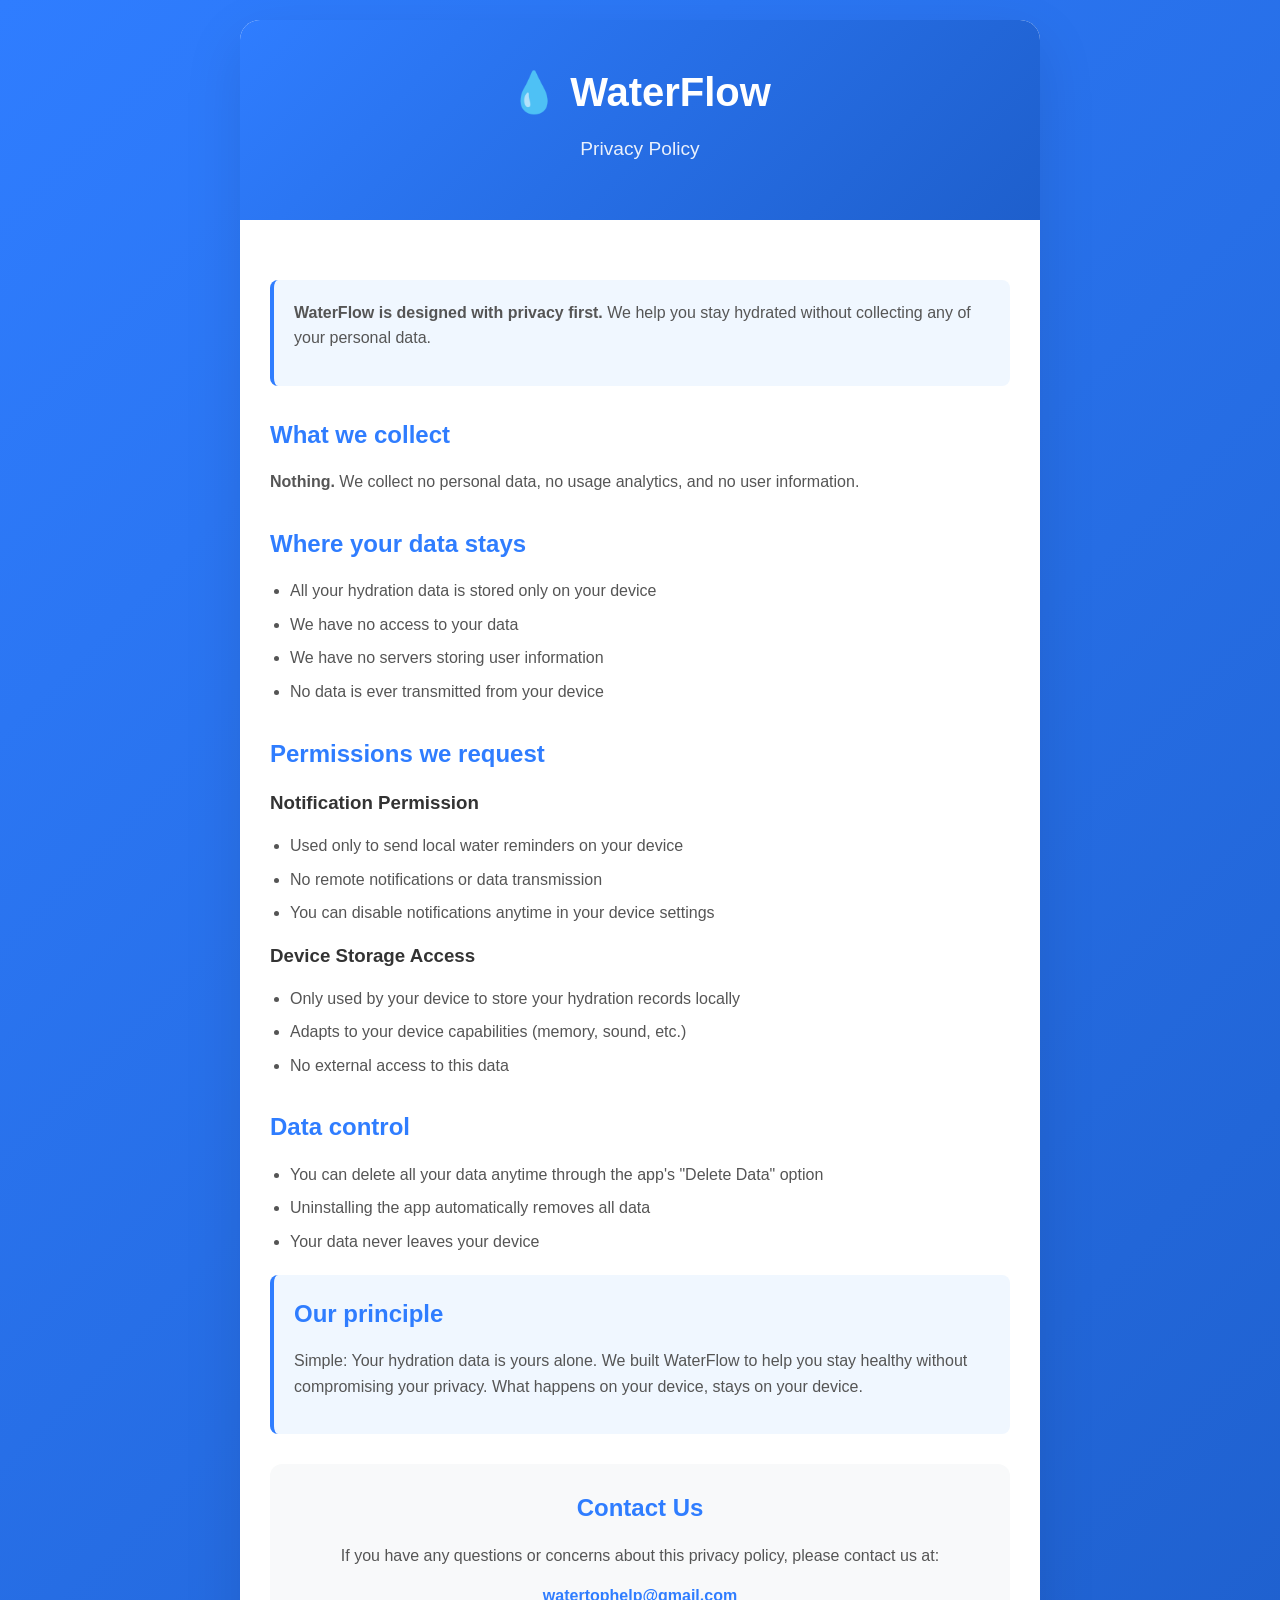
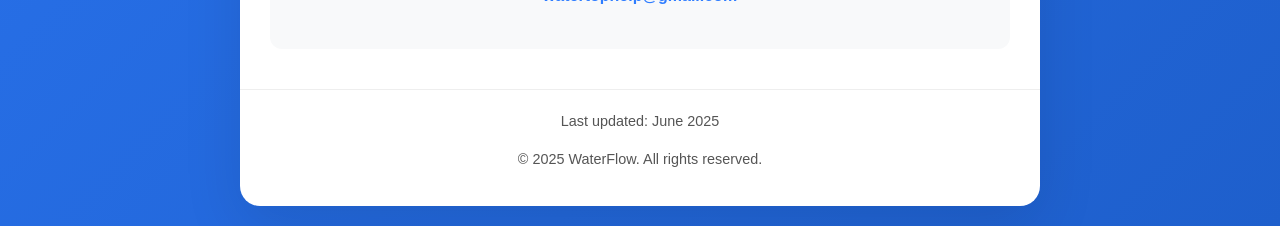
==== index.html @ 69965950 "Changed the app name" ====
<!DOCTYPE html>
<html lang="en">
<head>
    <meta charset="UTF-8">
    <meta name="viewport" content="width=device-width, initial-scale=1.0">
    <title>WaterFlow - Privacy Policy</title>
    <style>
        * {
            margin: 0;
            padding: 0;
            box-sizing: border-box;
        }
        
        body {
            font-family: -apple-system, BlinkMacSystemFont, 'Segoe UI', Roboto, Oxygen, Ubuntu, Cantarell, sans-serif;
            line-height: 1.6;
            color: #333;
            background: linear-gradient(135deg, #2F7DFF 0%, #1E5FCC 100%);
            min-height: 100vh;
            padding: 20px;
        }
        
        .container {
            max-width: 800px;
            margin: 0 auto;
            background: white;
            border-radius: 20px;
            box-shadow: 0 20px 60px rgba(0, 0, 0, 0.1);
            overflow: hidden;
        }
        
        .header {
            background: linear-gradient(135deg, #2F7DFF 0%, #1E5FCC 100%);
            color: white;
            padding: 40px 30px;
            text-align: center;
        }
        
        .header h1 {
            font-size: 2.5em;
            font-weight: 700;
            margin-bottom: 10px;
        }
        
        .header p {
            font-size: 1.2em;
            opacity: 0.9;
            color: white;
        }
        
        .content {
            padding: 40px 30px;
        }
        
        h2 {
            color: #2F7DFF;
            font-size: 1.5em;
            margin: 30px 0 15px 0;
            font-weight: 600;
        }
        
        h2:first-child {
            margin-top: 0;
        }
        
        p {
            margin-bottom: 15px;
            color: #555;
        }
        
        ul {
            margin: 15px 0;
            padding-left: 20px;
        }
        
        li {
            margin-bottom: 8px;
            color: #555;
        }
        
        .highlight {
            background: #f0f7ff;
            border-left: 4px solid #2F7DFF;
            padding: 20px;
            margin: 20px 0;
            border-radius: 8px;
        }
        
        .contact {
            background: #f8f9fa;
            padding: 25px;
            border-radius: 12px;
            margin-top: 30px;
            text-align: center;
        }
        
        .contact a {
            color: #2F7DFF;
            text-decoration: none;
            font-weight: 600;
        }
        
        .footer {
            text-align: center;
            padding: 20px;
            color: #888;
            font-size: 0.9em;
            border-top: 1px solid #eee;
        }
        
        @media (max-width: 600px) {
            .header h1 {
                font-size: 2em;
            }
            
            .content {
                padding: 30px 20px;
            }
        }
    </style>
</head>
<body>
    <div class="container">
        <div class="header">
            <h1>💧 WaterFlow</h1>
            <p>Privacy Policy</p>
        </div>
        
        <div class="content">
            <div class="highlight">
                <p><strong>WaterFlow is designed with privacy first.</strong> We help you stay hydrated without collecting any of your personal data.</p>
            </div>
            
            <h2>What we collect</h2>
            <p><strong>Nothing.</strong> We collect no personal data, no usage analytics, and no user information.</p>
            
            <h2>Where your data stays</h2>
            <ul>
                <li>All your hydration data is stored only on your device</li>
                <li>We have no access to your data</li>
                <li>We have no servers storing user information</li>
                <li>No data is ever transmitted from your device</li>
            </ul>
            
            <h2>Permissions we request</h2>
            
            <h3>Notification Permission</h3>
            <ul>
                <li>Used only to send local water reminders on your device</li>
                <li>No remote notifications or data transmission</li>
                <li>You can disable notifications anytime in your device settings</li>
            </ul>
            
            <h3>Device Storage Access</h3>
            <ul>
                <li>Only used by your device to store your hydration records locally</li>
                <li>Adapts to your device capabilities (memory, sound, etc.)</li>
                <li>No external access to this data</li>
            </ul>
            
            <h2>Data control</h2>
            <ul>
                <li>You can delete all your data anytime through the app's "Delete Data" option</li>
                <li>Uninstalling the app automatically removes all data</li>
                <li>Your data never leaves your device</li>
            </ul>
            
            <div class="highlight">
                <h2>Our principle</h2>
                <p>Simple: Your hydration data is yours alone. We built WaterFlow to help you stay healthy without compromising your privacy. What happens on your device, stays on your device.</p>
            </div>
            
            <div class="contact">
                <h2>Contact Us</h2>
                <p>If you have any questions or concerns about this privacy policy, please contact us at:</p>
                <p><a href="mailto:watertophelp@gmail.com">watertophelp@gmail.com</a></p>
            </div>
        </div>
        
        <div class="footer">
            <p>Last updated: June 2025</p>
            <p>© 2025 WaterFlow. All rights reserved.</p>
        </div>
    </div>
</body>
</html>
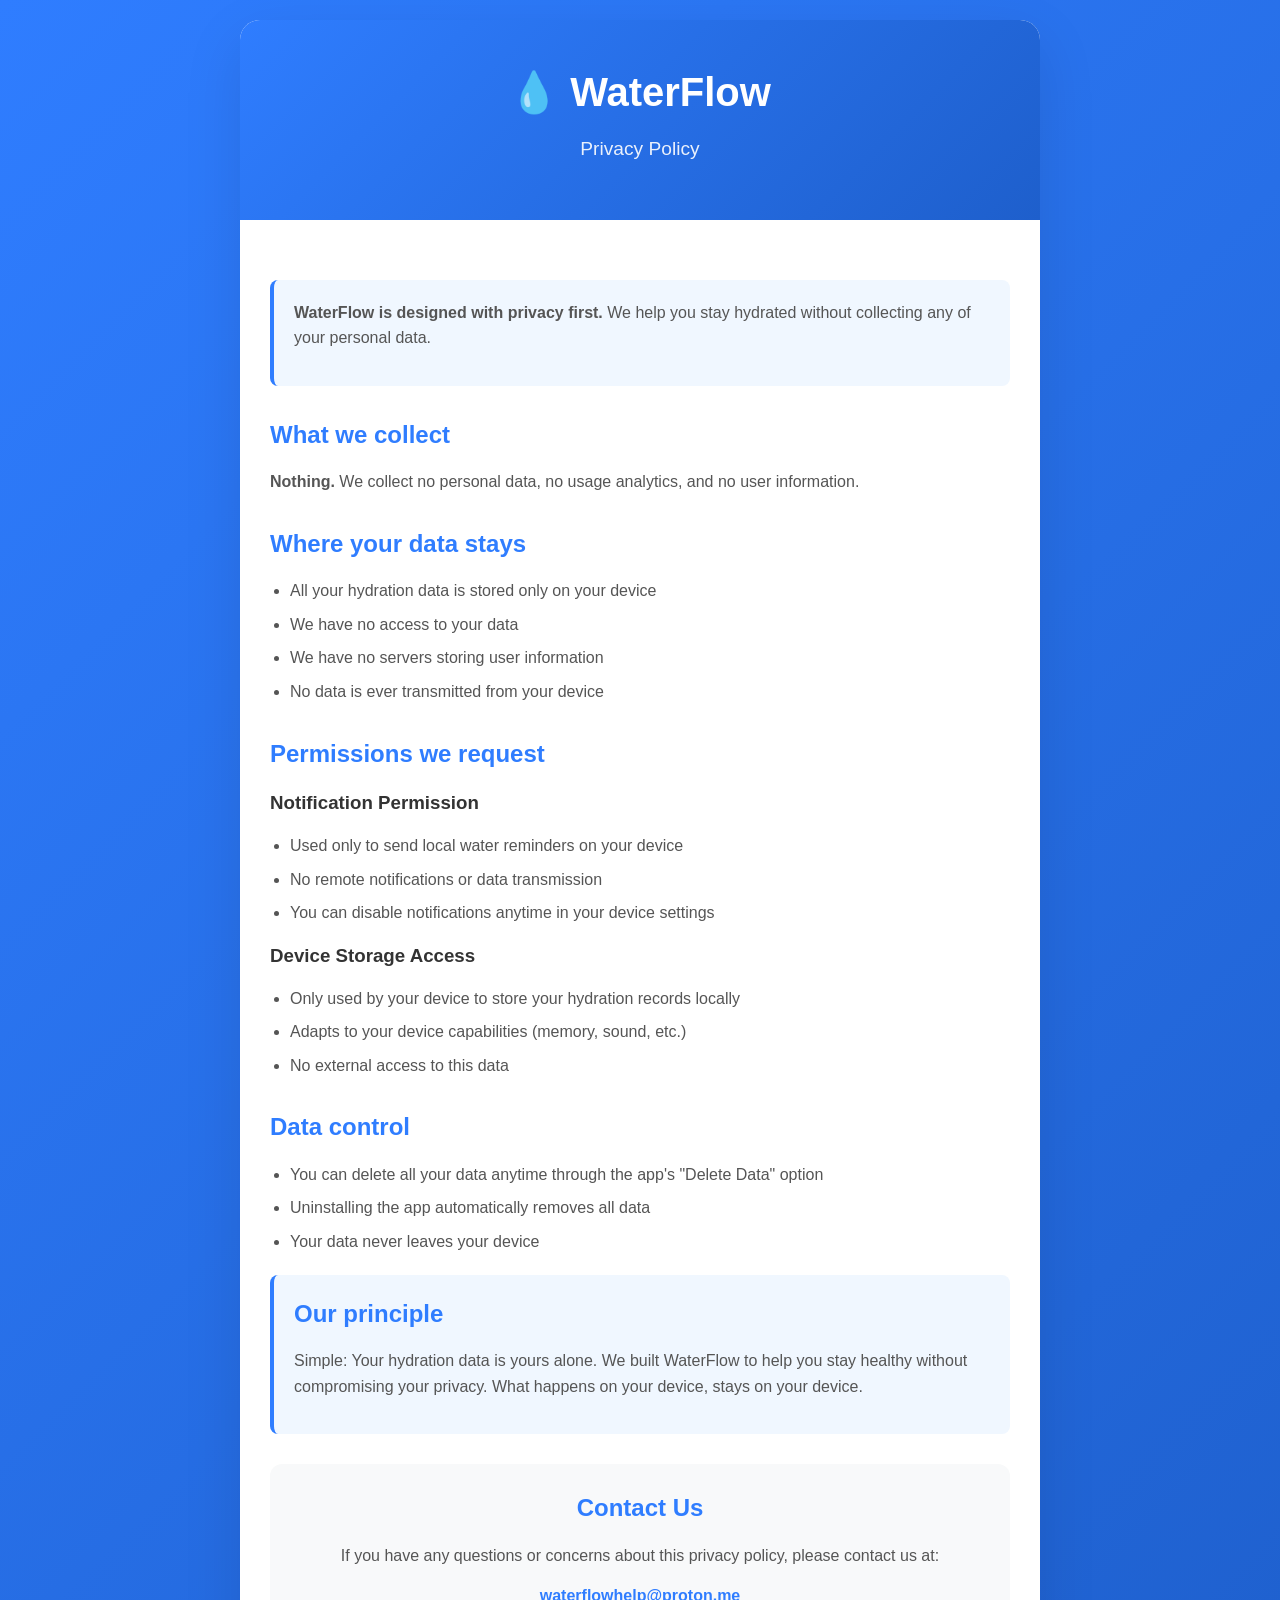
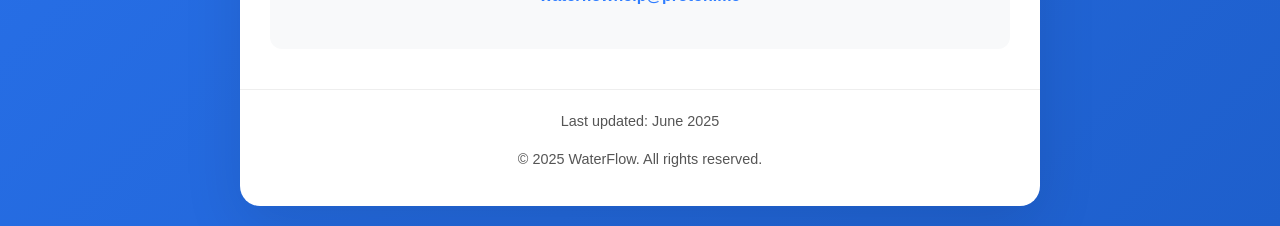
==== commit 8f167466: "İletişim e-posta adresi güncellendi: watertophelp@gmail.com'dan waterflowhelp@proton.me'ye değiştiri" ====
--- a/index.html
+++ b/index.html
@@ -173,7 +173,7 @@
             <div class="contact">
                 <h2>Contact Us</h2>
                 <p>If you have any questions or concerns about this privacy policy, please contact us at:</p>
-                <p><a href="mailto:watertophelp@gmail.com">watertophelp@gmail.com</a></p>
+                <p><a href="mailto:waterflowhelp@proton.me">waterflowhelp@proton.me</a></p>
             </div>
         </div>
         
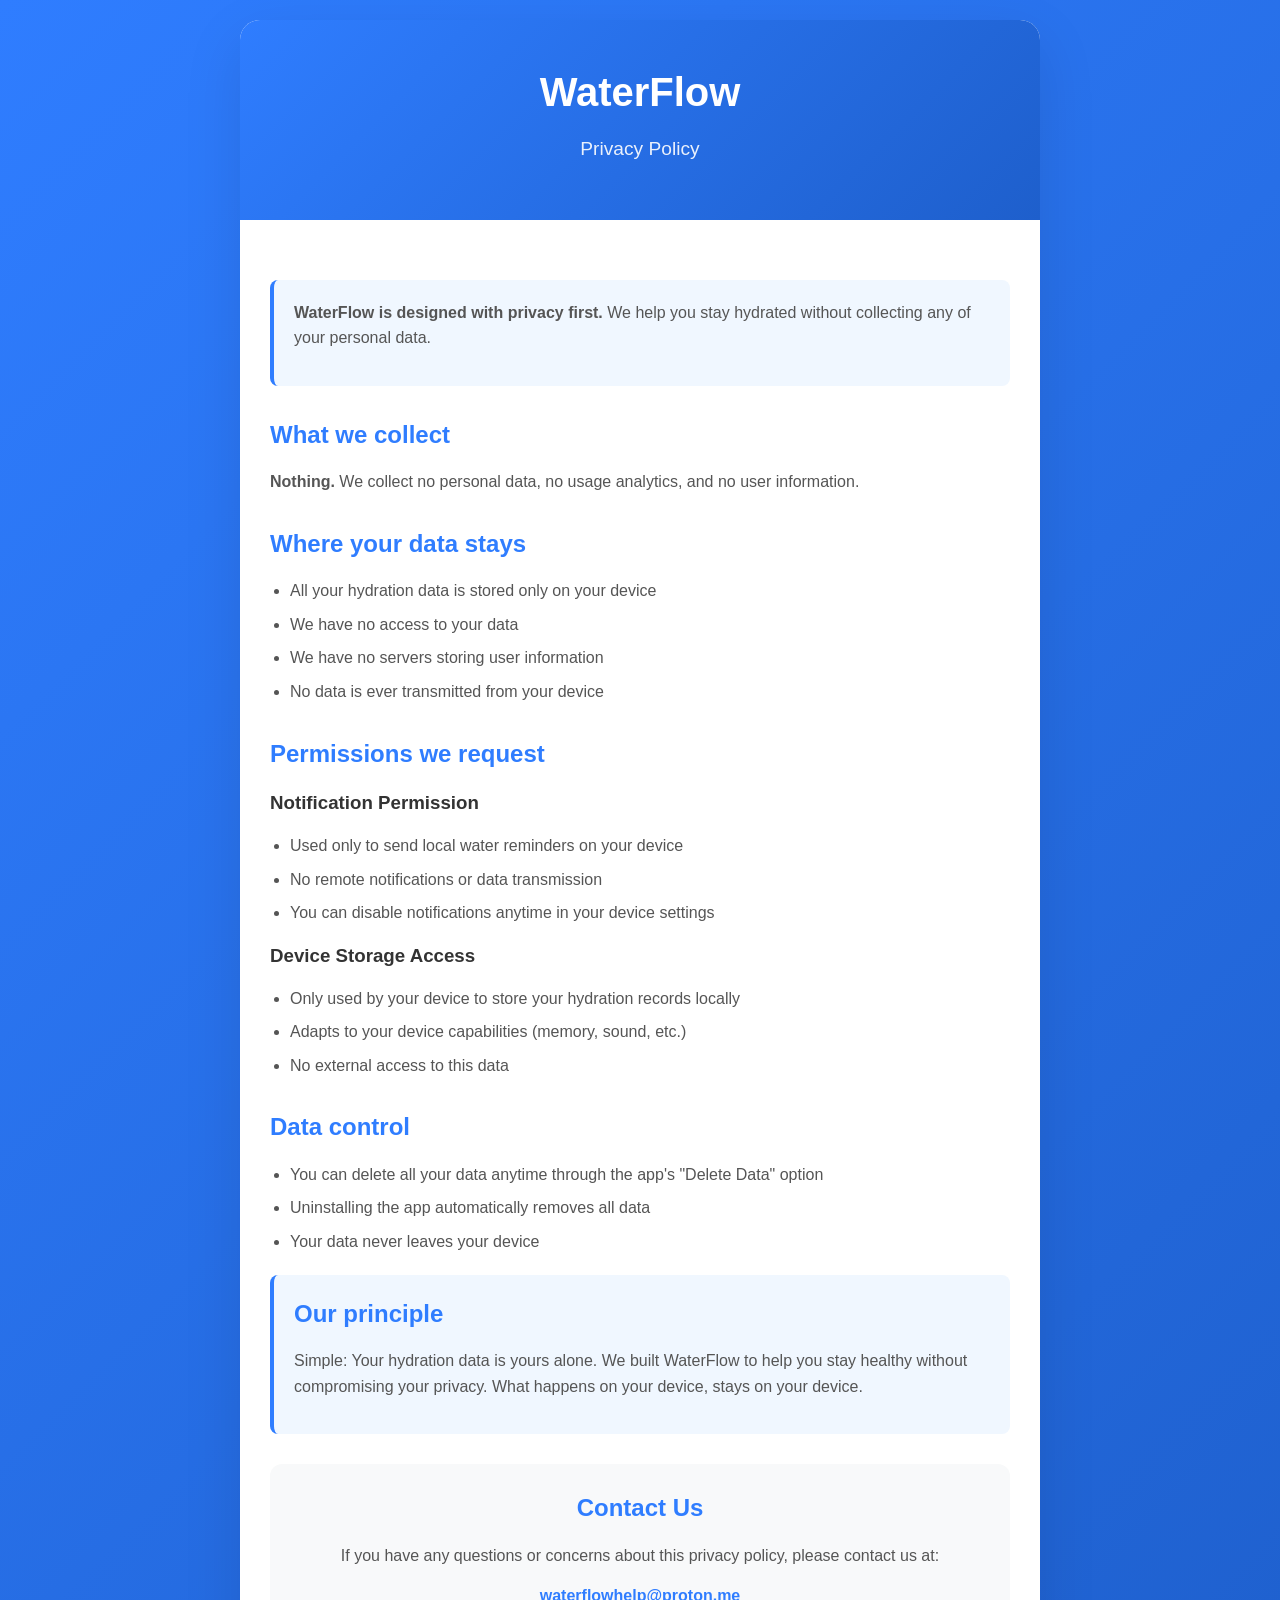
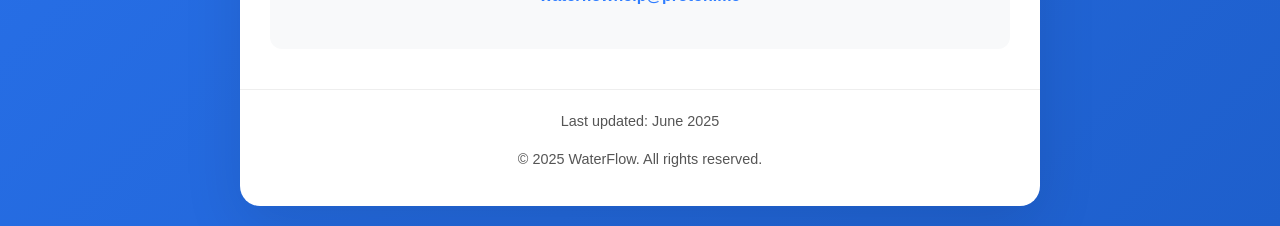
==== commit 8d3fa48c: "Başlıkta emoji kaldırıldı ve metin sadeleştirildi." ====
--- a/index.html
+++ b/index.html
@@ -122,7 +122,7 @@
 <body>
     <div class="container">
         <div class="header">
-            <h1>💧 WaterFlow</h1>
+            <h1>WaterFlow</h1>
             <p>Privacy Policy</p>
         </div>
         
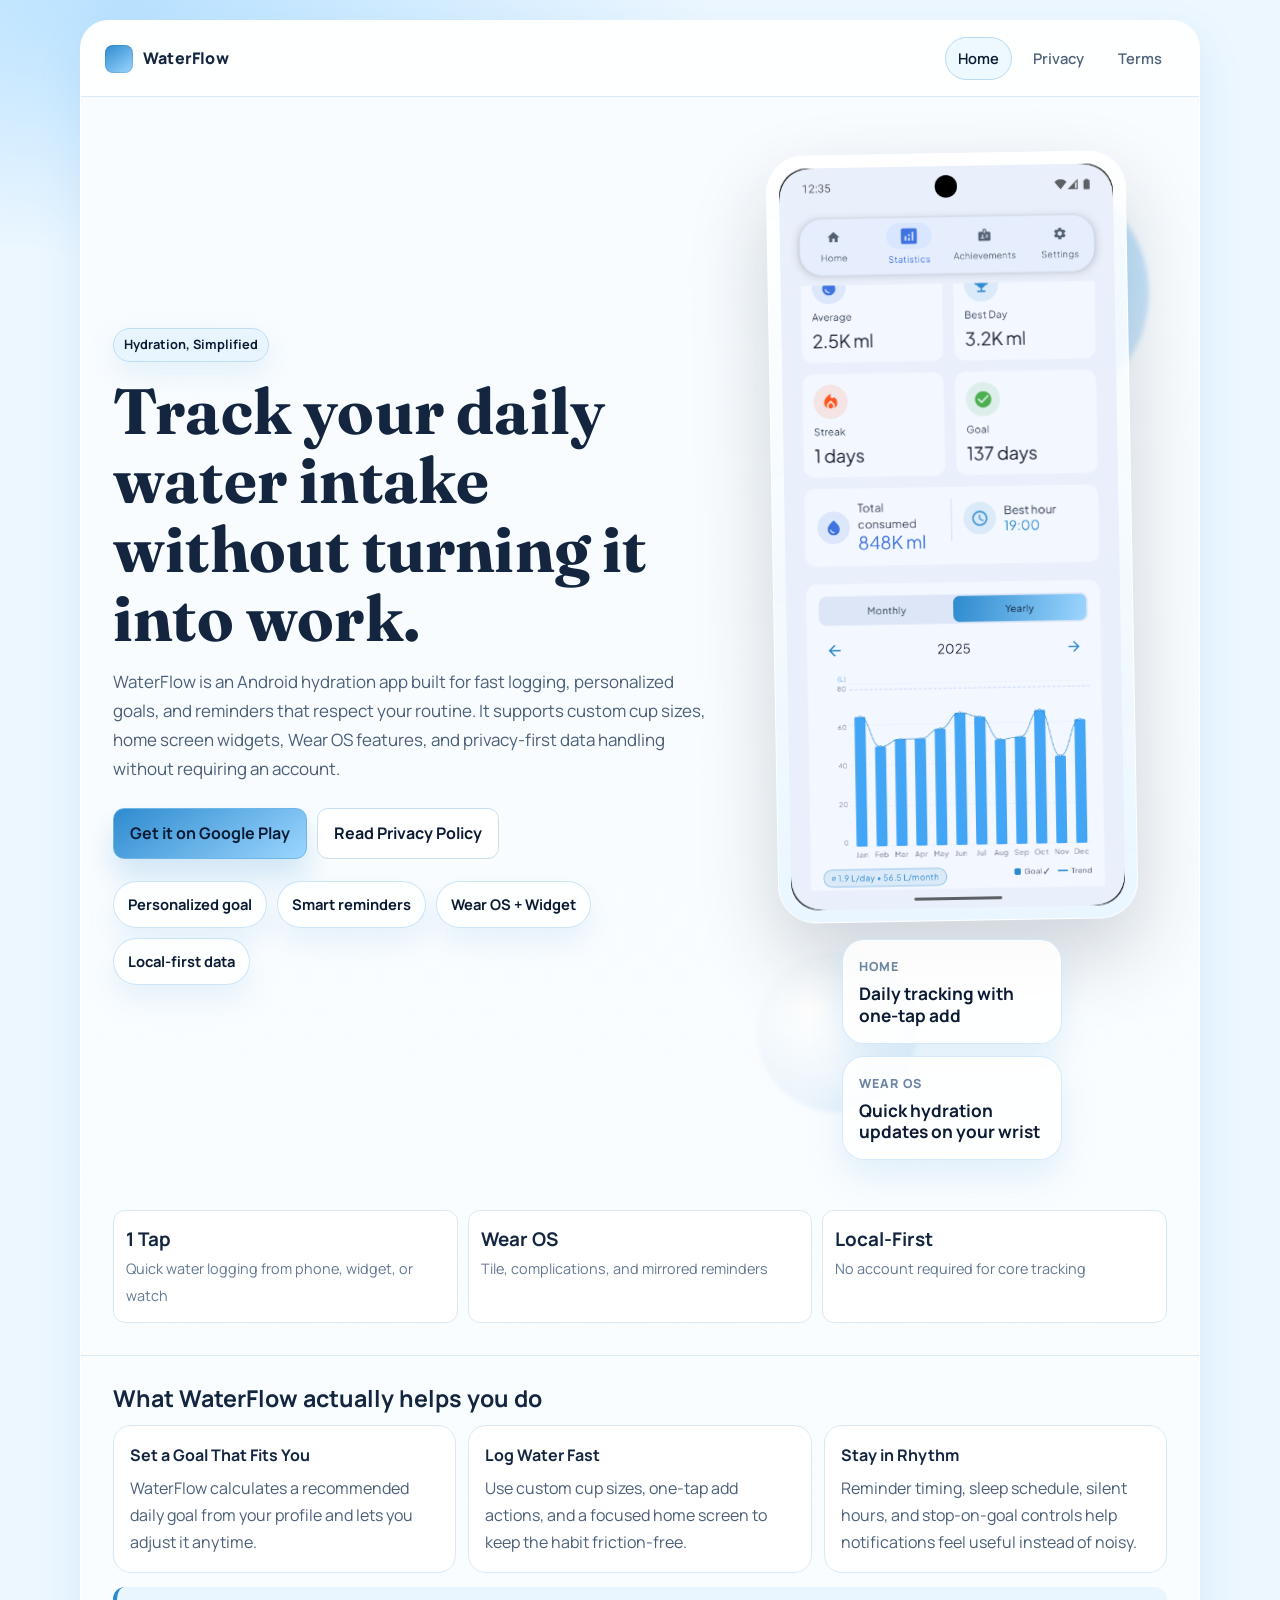
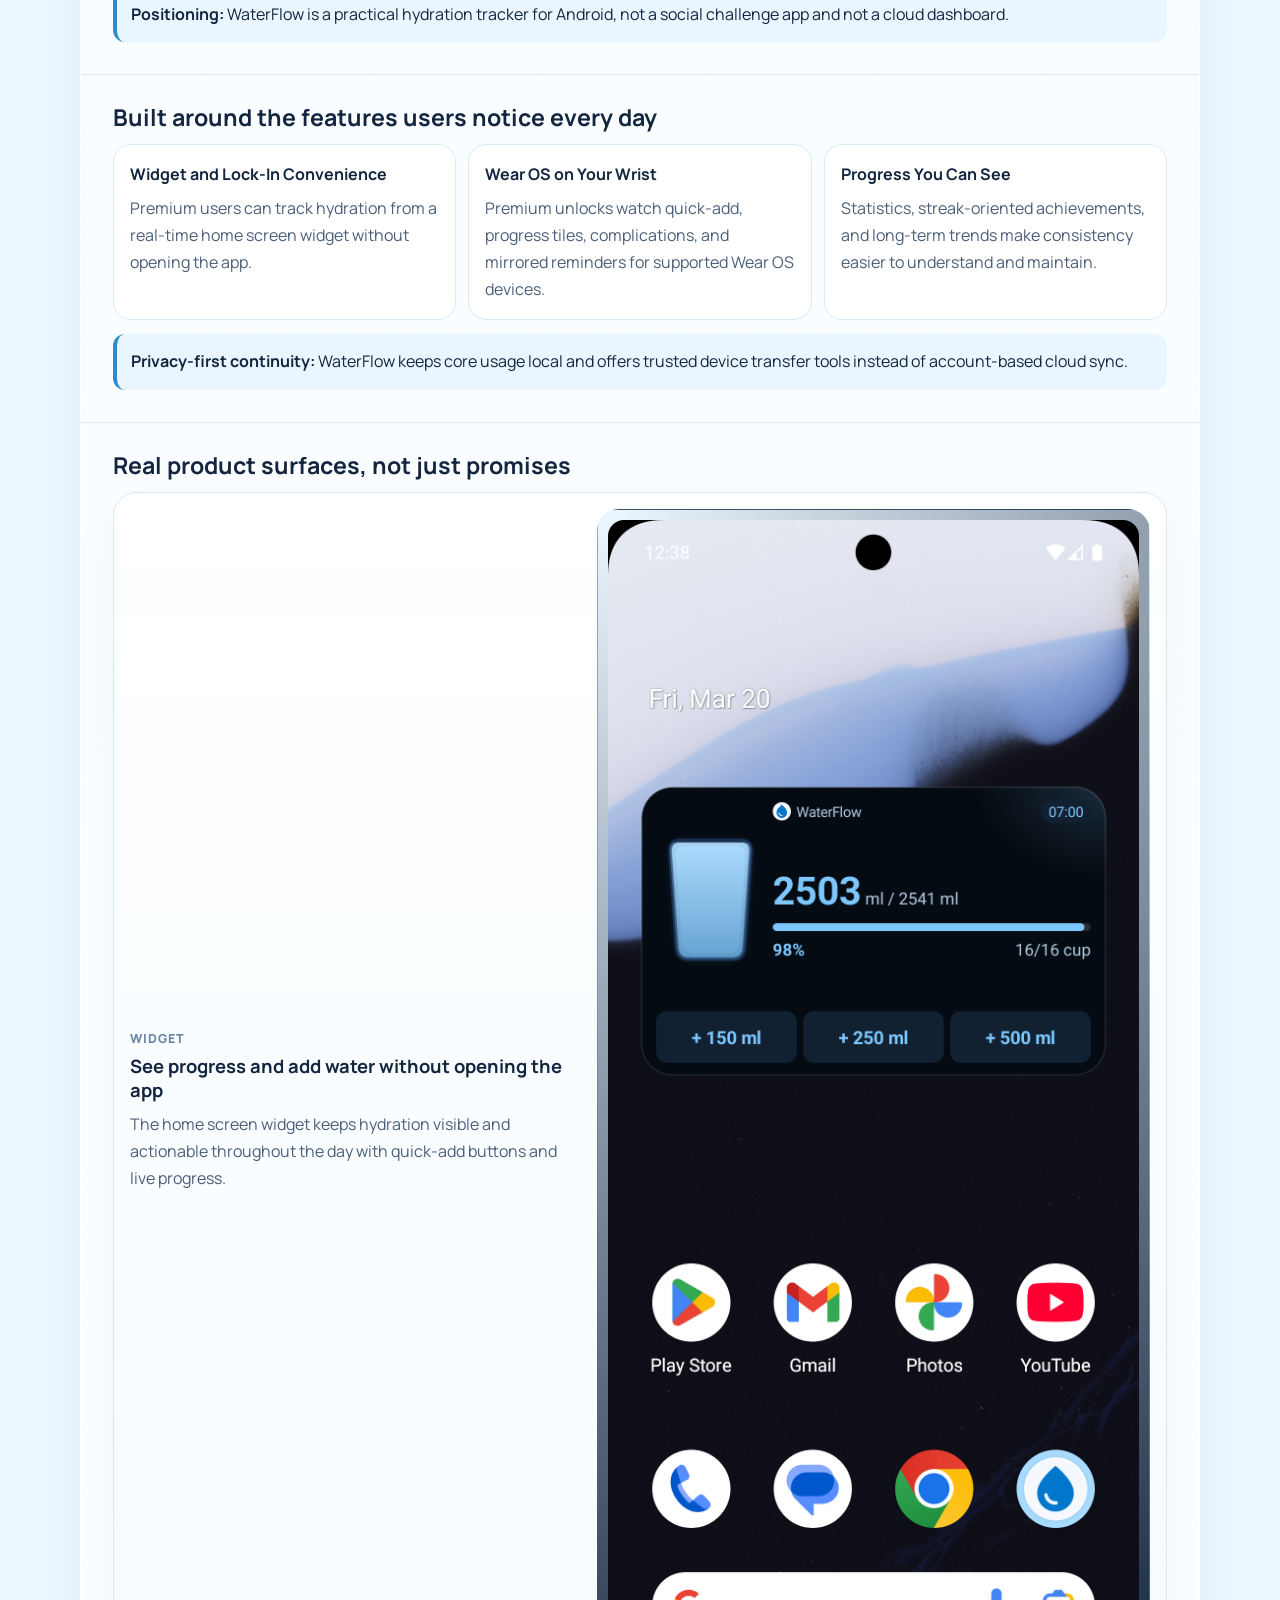
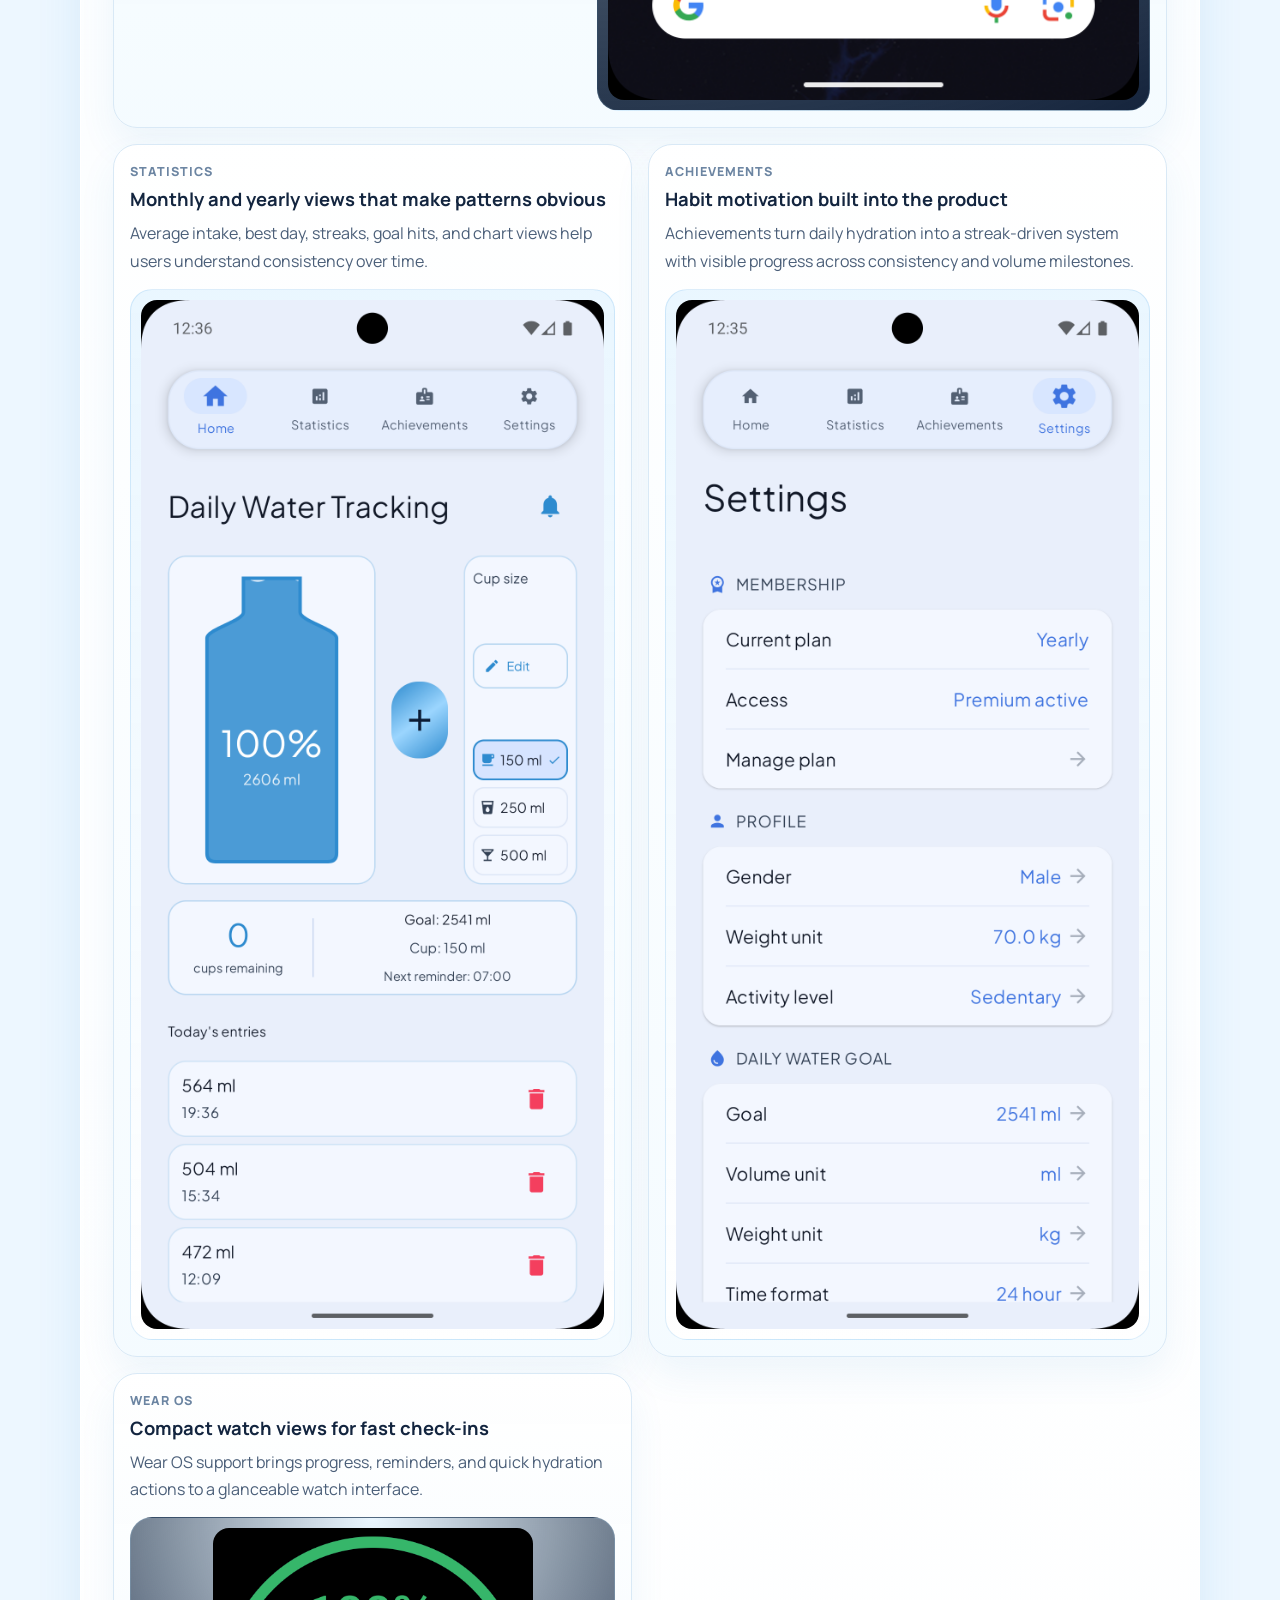
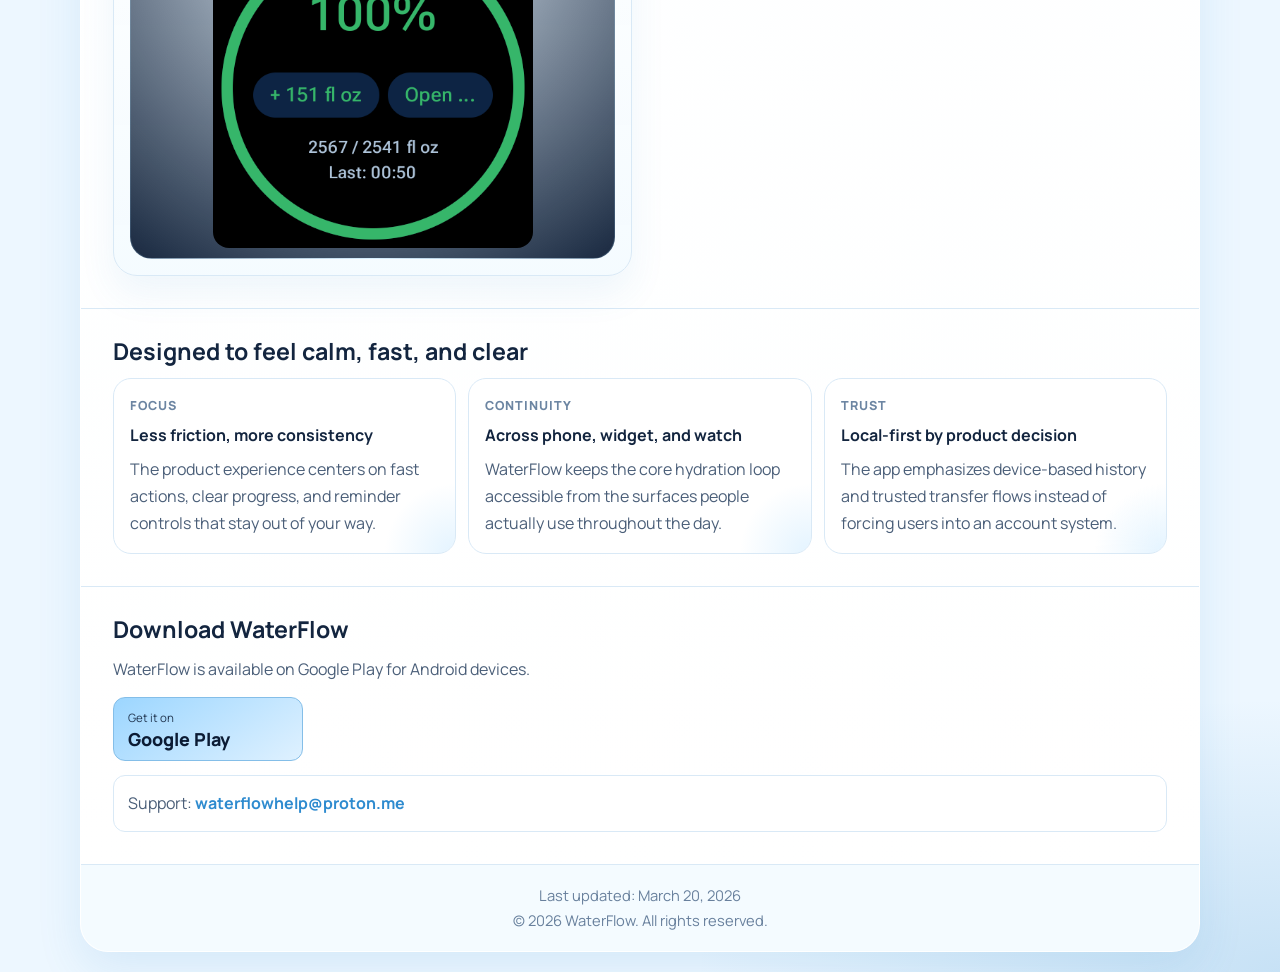
==== commit 857c6701: "refactor" ====
--- a/index.html
+++ b/index.html
@@ -1,186 +1,207 @@
 <!DOCTYPE html>
 <html lang="en">
 <head>
-    <meta charset="UTF-8">
-    <meta name="viewport" content="width=device-width, initial-scale=1.0">
-    <title>WaterFlow - Privacy Policy</title>
-    <style>
-        * {
-            margin: 0;
-            padding: 0;
-            box-sizing: border-box;
-        }
-        
-        body {
-            font-family: -apple-system, BlinkMacSystemFont, 'Segoe UI', Roboto, Oxygen, Ubuntu, Cantarell, sans-serif;
-            line-height: 1.6;
-            color: #333;
-            background: linear-gradient(135deg, #2F7DFF 0%, #1E5FCC 100%);
-            min-height: 100vh;
-            padding: 20px;
-        }
-        
-        .container {
-            max-width: 800px;
-            margin: 0 auto;
-            background: white;
-            border-radius: 20px;
-            box-shadow: 0 20px 60px rgba(0, 0, 0, 0.1);
-            overflow: hidden;
-        }
-        
-        .header {
-            background: linear-gradient(135deg, #2F7DFF 0%, #1E5FCC 100%);
-            color: white;
-            padding: 40px 30px;
-            text-align: center;
-        }
-        
-        .header h1 {
-            font-size: 2.5em;
-            font-weight: 700;
-            margin-bottom: 10px;
-        }
-        
-        .header p {
-            font-size: 1.2em;
-            opacity: 0.9;
-            color: white;
-        }
-        
-        .content {
-            padding: 40px 30px;
-        }
-        
-        h2 {
-            color: #2F7DFF;
-            font-size: 1.5em;
-            margin: 30px 0 15px 0;
-            font-weight: 600;
-        }
-        
-        h2:first-child {
-            margin-top: 0;
-        }
-        
-        p {
-            margin-bottom: 15px;
-            color: #555;
-        }
-        
-        ul {
-            margin: 15px 0;
-            padding-left: 20px;
-        }
-        
-        li {
-            margin-bottom: 8px;
-            color: #555;
-        }
-        
-        .highlight {
-            background: #f0f7ff;
-            border-left: 4px solid #2F7DFF;
-            padding: 20px;
-            margin: 20px 0;
-            border-radius: 8px;
-        }
-        
-        .contact {
-            background: #f8f9fa;
-            padding: 25px;
-            border-radius: 12px;
-            margin-top: 30px;
-            text-align: center;
-        }
-        
-        .contact a {
-            color: #2F7DFF;
-            text-decoration: none;
-            font-weight: 600;
-        }
-        
-        .footer {
-            text-align: center;
-            padding: 20px;
-            color: #888;
-            font-size: 0.9em;
-            border-top: 1px solid #eee;
-        }
-        
-        @media (max-width: 600px) {
-            .header h1 {
-                font-size: 2em;
-            }
-            
-            .content {
-                padding: 30px 20px;
-            }
-        }
-    </style>
+  <meta charset="UTF-8" />
+  <meta name="viewport" content="width=device-width, initial-scale=1.0" />
+  <title>WaterFlow | Hydration Tracking for Android</title>
+  <meta name="description" content="WaterFlow helps you track daily water intake with personalized goals, smart reminders, widget support, and Wear OS integration." />
+  <meta property="og:title" content="WaterFlow | Hydration Tracking for Android" />
+  <meta property="og:description" content="Track water intake, stay on top of reminders, and keep your hydration history close to your device." />
+  <link rel="preconnect" href="https://fonts.googleapis.com" />
+  <link rel="preconnect" href="https://fonts.gstatic.com" crossorigin />
+  <link href="https://fonts.googleapis.com/css2?family=Manrope:wght@400;500;600;700;800&family=Fraunces:opsz,wght@9..144,600&display=swap" rel="stylesheet" />
+  <link rel="stylesheet" href="styles.css" />
 </head>
 <body>
-    <div class="container">
-        <div class="header">
-            <h1>WaterFlow</h1>
-            <p>Privacy Policy</p>
-        </div>
-        
-        <div class="content">
-            <div class="highlight">
-                <p><strong>WaterFlow is designed with privacy first.</strong> We help you stay hydrated without collecting any of your personal data.</p>
-            </div>
-            
-            <h2>What we collect</h2>
-            <p><strong>Nothing.</strong> We collect no personal data, no usage analytics, and no user information.</p>
-            
-            <h2>Where your data stays</h2>
-            <ul>
-                <li>All your hydration data is stored only on your device</li>
-                <li>We have no access to your data</li>
-                <li>We have no servers storing user information</li>
-                <li>No data is ever transmitted from your device</li>
-            </ul>
-            
-            <h2>Permissions we request</h2>
-            
-            <h3>Notification Permission</h3>
-            <ul>
-                <li>Used only to send local water reminders on your device</li>
-                <li>No remote notifications or data transmission</li>
-                <li>You can disable notifications anytime in your device settings</li>
-            </ul>
-            
-            <h3>Device Storage Access</h3>
-            <ul>
-                <li>Only used by your device to store your hydration records locally</li>
-                <li>Adapts to your device capabilities (memory, sound, etc.)</li>
-                <li>No external access to this data</li>
-            </ul>
-            
-            <h2>Data control</h2>
-            <ul>
-                <li>You can delete all your data anytime through the app's "Delete Data" option</li>
-                <li>Uninstalling the app automatically removes all data</li>
-                <li>Your data never leaves your device</li>
-            </ul>
-            
-            <div class="highlight">
-                <h2>Our principle</h2>
-                <p>Simple: Your hydration data is yours alone. We built WaterFlow to help you stay healthy without compromising your privacy. What happens on your device, stays on your device.</p>
-            </div>
-            
-            <div class="contact">
-                <h2>Contact Us</h2>
-                <p>If you have any questions or concerns about this privacy policy, please contact us at:</p>
-                <p><a href="mailto:waterflowhelp@proton.me">waterflowhelp@proton.me</a></p>
-            </div>
-        </div>
-        
-        <div class="footer">
-            <p>Last updated: June 2025</p>
-            <p>© 2025 WaterFlow. All rights reserved.</p>
-        </div>
-    </div>
+  <main class="wrap shell">
+    <header class="topbar">
+      <a class="brand" href="index.html"><span class="brand-mark" aria-hidden="true"></span>WaterFlow</a>
+      <nav class="nav" aria-label="Main Navigation">
+        <a href="index.html" class="active">Home</a>
+        <a href="privacy.html">Privacy</a>
+        <a href="terms.html">Terms</a>
+      </nav>
+    </header>
+
+    <section class="hero">
+      <div class="hero-copy">
+        <span class="eyebrow">Hydration, Simplified</span>
+        <h1>Track your daily water intake without turning it into work.</h1>
+        <p>
+          WaterFlow is an Android hydration app built for fast logging, personalized goals, and reminders that respect your routine.
+          It supports custom cup sizes, home screen widgets, Wear OS features, and privacy-first data handling without requiring an account.
+        </p>
+        <div class="hero-actions">
+          <a class="btn primary" href="https://play.google.com/store/apps/details?id=com.hknfrt.waterflow">Get it on Google Play</a>
+          <a class="btn secondary" href="privacy.html">Read Privacy Policy</a>
+        </div>
+
+        <div class="hero-strip" aria-label="Feature Summary">
+          <div class="hero-chip">Personalized goal</div>
+          <div class="hero-chip">Smart reminders</div>
+          <div class="hero-chip">Wear OS + Widget</div>
+          <div class="hero-chip">Local-first data</div>
+        </div>
+      </div>
+
+      <div class="hero-visual" aria-label="WaterFlow App Preview">
+        <div class="orb orb-one" aria-hidden="true"></div>
+        <div class="orb orb-two" aria-hidden="true"></div>
+        <div class="shot-frame shot-hero">
+          <img src="assets/screenshots/3.png" alt="WaterFlow home screen showing daily water tracking and quick-add controls." />
+        </div>
+
+        <div class="hero-notes">
+          <div class="floating-card">
+            <span class="mini-label">Home</span>
+            <strong>Daily tracking with one-tap add</strong>
+          </div>
+          <div class="floating-card">
+            <span class="mini-label">Wear OS</span>
+            <strong>Quick hydration updates on your wrist</strong>
+          </div>
+        </div>
+      </div>
+    </section>
+
+    <section class="section section-tight">
+      <div class="kpi-row" aria-label="Product Highlights">
+        <div class="kpi"><strong>1 Tap</strong><span>Quick water logging from phone, widget, or watch</span></div>
+        <div class="kpi"><strong>Wear OS</strong><span>Tile, complications, and mirrored reminders</span></div>
+        <div class="kpi"><strong>Local-First</strong><span>No account required for core tracking</span></div>
+      </div>
+    </section>
+
+    <section class="section" id="features">
+      <h2>What WaterFlow actually helps you do</h2>
+      <div class="feature-grid">
+        <article class="card">
+          <h3>Set a Goal That Fits You</h3>
+          <p>WaterFlow calculates a recommended daily goal from your profile and lets you adjust it anytime.</p>
+        </article>
+        <article class="card">
+          <h3>Log Water Fast</h3>
+          <p>Use custom cup sizes, one-tap add actions, and a focused home screen to keep the habit friction-free.</p>
+        </article>
+        <article class="card">
+          <h3>Stay in Rhythm</h3>
+          <p>Reminder timing, sleep schedule, silent hours, and stop-on-goal controls help notifications feel useful instead of noisy.</p>
+        </article>
+      </div>
+      <div class="highlight">
+        <strong>Positioning:</strong> WaterFlow is a practical hydration tracker for Android, not a social challenge app and not a cloud dashboard.
+      </div>
+    </section>
+
+    <section class="section" id="extras">
+      <h2>Built around the features users notice every day</h2>
+      <div class="viral-grid">
+        <article class="card">
+          <h3>Widget and Lock-In Convenience</h3>
+          <p>Premium users can track hydration from a real-time home screen widget without opening the app.</p>
+        </article>
+        <article class="card">
+          <h3>Wear OS on Your Wrist</h3>
+          <p>Premium unlocks watch quick-add, progress tiles, complications, and mirrored reminders for supported Wear OS devices.</p>
+        </article>
+        <article class="card">
+          <h3>Progress You Can See</h3>
+          <p>Statistics, streak-oriented achievements, and long-term trends make consistency easier to understand and maintain.</p>
+        </article>
+      </div>
+      <div class="highlight">
+        <strong>Privacy-first continuity:</strong> WaterFlow keeps core usage local and offers trusted device transfer tools instead of account-based cloud sync.
+      </div>
+    </section>
+
+    <section class="section" id="showcase">
+      <h2>Real product surfaces, not just promises</h2>
+      <div class="showcase-grid">
+        <article class="showcase-card showcase-card-wide">
+          <div class="showcase-copy">
+            <span class="mini-label">Widget</span>
+            <h3>See progress and add water without opening the app</h3>
+            <p>The home screen widget keeps hydration visible and actionable throughout the day with quick-add buttons and live progress.</p>
+          </div>
+          <div class="showcase-media showcase-media-dark">
+            <img src="assets/screenshots/6.png" alt="WaterFlow Android home screen widget showing current progress and quick add buttons." />
+          </div>
+        </article>
+
+        <article class="showcase-card">
+          <div class="showcase-copy">
+            <span class="mini-label">Statistics</span>
+            <h3>Monthly and yearly views that make patterns obvious</h3>
+            <p>Average intake, best day, streaks, goal hits, and chart views help users understand consistency over time.</p>
+          </div>
+          <div class="showcase-media">
+            <img src="assets/screenshots/1.png" alt="WaterFlow statistics screen with yearly hydration chart and summary cards." />
+          </div>
+        </article>
+
+        <article class="showcase-card">
+          <div class="showcase-copy">
+            <span class="mini-label">Achievements</span>
+            <h3>Habit motivation built into the product</h3>
+            <p>Achievements turn daily hydration into a streak-driven system with visible progress across consistency and volume milestones.</p>
+          </div>
+          <div class="showcase-media">
+            <img src="assets/screenshots/5.png" alt="WaterFlow achievements screen with unlocked progress and milestone cards." />
+          </div>
+        </article>
+
+        <article class="showcase-card">
+          <div class="showcase-copy">
+            <span class="mini-label">Wear OS</span>
+            <h3>Compact watch views for fast check-ins</h3>
+            <p>Wear OS support brings progress, reminders, and quick hydration actions to a glanceable watch interface.</p>
+          </div>
+          <div class="showcase-media showcase-media-watch">
+            <img src="assets/screenshots/Screenshot_20260320_005014.png" alt="WaterFlow Wear OS screen showing hydration percentage, reminder time, and quick add action." />
+          </div>
+        </article>
+      </div>
+    </section>
+
+    <section class="section">
+      <h2>Designed to feel calm, fast, and clear</h2>
+      <div class="feature-grid">
+        <article class="card feature-callout">
+          <span class="mini-label">Focus</span>
+          <h3>Less friction, more consistency</h3>
+          <p>The product experience centers on fast actions, clear progress, and reminder controls that stay out of your way.</p>
+        </article>
+        <article class="card feature-callout">
+          <span class="mini-label">Continuity</span>
+          <h3>Across phone, widget, and watch</h3>
+          <p>WaterFlow keeps the core hydration loop accessible from the surfaces people actually use throughout the day.</p>
+        </article>
+        <article class="card feature-callout">
+          <span class="mini-label">Trust</span>
+          <h3>Local-first by product decision</h3>
+          <p>The app emphasizes device-based history and trusted transfer flows instead of forcing users into an account system.</p>
+        </article>
+      </div>
+    </section>
+
+    <section class="section" id="download">
+      <h2>Download WaterFlow</h2>
+      <p>WaterFlow is available on Google Play for Android devices.</p>
+      <div class="badge-row">
+        <a class="store-badge" href="https://play.google.com/store/apps/details?id=com.hknfrt.waterflow" aria-label="Get it on Google Play">
+          <span class="store-top">Get it on</span>
+          <span class="store-main">Google Play</span>
+        </a>
+      </div>
+      <div class="contact">
+        <p>Support: <a href="mailto:waterflowhelp@proton.me">waterflowhelp@proton.me</a></p>
+      </div>
+    </section>
+
+    <footer class="footer">
+      <p>Last updated: March 20, 2026</p>
+      <p>&copy; 2026 WaterFlow. All rights reserved.</p>
+    </footer>
+  </main>
 </body>
 </html>
--- a/styles.css
+++ b/styles.css
@@ -0,0 +1,657 @@
+:root {
+  --brand-start: #2e8bcf;
+  --brand-end: #9cd6ff;
+  --on-brand: #0b1b34;
+  --ink: #13253f;
+  --ink-soft: #4b5f79;
+  --paper: #f8fcff;
+  --paper-2: #ffffff;
+  --line: #d9e9f6;
+  --accent-soft: #eaf6ff;
+  --bg: #edf7ff;
+  --radius-xl: 28px;
+  --radius-lg: 18px;
+  --radius-md: 12px;
+  --shadow: 0 18px 45px rgba(46, 139, 207, 0.12);
+}
+
+* {
+  margin: 0;
+  padding: 0;
+  box-sizing: border-box;
+}
+
+html,
+body {
+  min-height: 100%;
+}
+
+body {
+  font-family: "Manrope", "Segoe UI", sans-serif;
+  background: radial-gradient(900px 400px at 10% 0%, rgba(156, 214, 255, 0.65) 0%, transparent 65%),
+    radial-gradient(900px 420px at 100% 100%, rgba(46, 139, 207, 0.2) 0%, transparent 65%),
+    var(--bg);
+  color: var(--ink);
+  line-height: 1.7;
+  padding: 20px;
+}
+
+.wrap {
+  max-width: 1120px;
+  margin: 0 auto;
+}
+
+.shell {
+  background: linear-gradient(180deg, var(--paper), var(--paper-2));
+  border: 1px solid #ffffff;
+  border-radius: var(--radius-xl);
+  box-shadow: var(--shadow);
+  overflow: hidden;
+  position: relative;
+}
+
+.topbar {
+  padding: 16px 24px;
+  display: flex;
+  justify-content: space-between;
+  align-items: center;
+  gap: 10px;
+  border-bottom: 1px solid var(--line);
+  background: rgba(255, 255, 255, 0.86);
+  backdrop-filter: blur(8px);
+}
+
+.brand {
+  display: inline-flex;
+  align-items: center;
+  gap: 10px;
+  text-decoration: none;
+  color: var(--ink);
+  font-weight: 800;
+  letter-spacing: 0.2px;
+}
+
+.brand-mark {
+  width: 28px;
+  height: 28px;
+  border-radius: 8px;
+  background: linear-gradient(145deg, var(--brand-start), var(--brand-end));
+  box-shadow: inset 0 0 0 1px rgba(11, 27, 52, 0.12);
+}
+
+.nav {
+  display: flex;
+  flex-wrap: wrap;
+  gap: 8px;
+}
+
+.nav a {
+  text-decoration: none;
+  color: #50627d;
+  font-size: 0.92rem;
+  font-weight: 600;
+  padding: 8px 12px;
+  border: 1px solid transparent;
+  border-radius: 999px;
+  transition: background-color 180ms ease, border-color 180ms ease, color 180ms ease,
+    transform 180ms ease;
+}
+
+.nav a:hover,
+.nav a.active {
+  border-color: #b8d9ef;
+  background: #eef8ff;
+  color: var(--on-brand);
+}
+
+.nav a:focus-visible,
+.btn:focus-visible,
+.store-badge:focus-visible,
+.contact a:focus-visible {
+  outline: 3px solid rgba(46, 139, 207, 0.28);
+  outline-offset: 3px;
+}
+
+.hero {
+  padding: 56px 32px 40px;
+  display: grid;
+  grid-template-columns: minmax(0, 1.1fr) minmax(320px, 430px);
+  gap: 28px;
+  align-items: center;
+}
+
+.eyebrow {
+  display: inline-block;
+  font-size: 0.8rem;
+  font-weight: 700;
+  color: var(--on-brand);
+  background: #e8f5ff;
+  border: 1px solid #bfddf2;
+  border-radius: 999px;
+  padding: 5px 10px;
+  box-shadow: 0 10px 30px rgba(46, 139, 207, 0.12);
+}
+
+.hero-copy {
+  animation: rise-in 700ms ease both;
+}
+
+.hero h1 {
+  margin-top: 14px;
+  font-family: "Fraunces", Georgia, serif;
+  line-height: 1.08;
+  letter-spacing: 0.2px;
+  font-size: clamp(2.1rem, 5vw, 4rem);
+  max-width: 920px;
+}
+
+.hero p {
+  margin-top: 16px;
+  max-width: 780px;
+  color: var(--ink-soft);
+  font-size: 1.06rem;
+}
+
+.hero-actions {
+  margin-top: 24px;
+  display: flex;
+  gap: 10px;
+  flex-wrap: wrap;
+}
+
+.hero-strip {
+  margin-top: 22px;
+  display: flex;
+  flex-wrap: wrap;
+  gap: 10px;
+}
+
+.hero-chip {
+  padding: 10px 14px;
+  border-radius: 999px;
+  background: rgba(255, 255, 255, 0.8);
+  border: 1px solid rgba(110, 181, 232, 0.35);
+  color: var(--on-brand);
+  font-size: 0.92rem;
+  font-weight: 700;
+  box-shadow: 0 14px 30px rgba(46, 139, 207, 0.1);
+  animation: rise-in 900ms ease both;
+}
+
+.btn {
+  text-decoration: none;
+  border-radius: 11px;
+  padding: 11px 16px;
+  font-weight: 700;
+  border: 1px solid transparent;
+  display: inline-flex;
+  align-items: center;
+  justify-content: center;
+  transition: transform 180ms ease, box-shadow 180ms ease, border-color 180ms ease;
+}
+
+.btn:hover {
+  transform: translateY(-2px);
+}
+
+.btn.primary {
+  background: linear-gradient(145deg, var(--brand-start), var(--brand-end));
+  color: var(--on-brand);
+  border-color: #6eb5e8;
+  box-shadow: 0 18px 30px rgba(46, 139, 207, 0.2);
+}
+
+.btn.secondary {
+  background: #fff;
+  color: var(--on-brand);
+  border-color: #c9dfef;
+}
+
+.hero-visual {
+  position: relative;
+  min-height: 520px;
+  display: grid;
+  justify-items: center;
+  align-content: center;
+  gap: 18px;
+  animation: drift-in 900ms ease both;
+}
+
+.shot-frame {
+  position: relative;
+  width: min(100%, 370px);
+  padding: 12px;
+  border-radius: 38px;
+  background: linear-gradient(180deg, rgba(255, 255, 255, 0.9), rgba(231, 245, 255, 0.88));
+  border: 1px solid rgba(255, 255, 255, 0.9);
+  box-shadow: 0 35px 80px rgba(11, 27, 52, 0.18);
+  backdrop-filter: blur(12px);
+  z-index: 2;
+}
+
+.shot-frame img {
+  display: block;
+  width: 100%;
+  height: auto;
+  border-radius: 28px;
+}
+
+.shot-hero {
+  width: min(100%, 360px);
+  transform: rotate(-1deg);
+}
+
+.orb {
+  position: absolute;
+  border-radius: 50%;
+  filter: blur(2px);
+}
+
+.orb-one {
+  width: 240px;
+  height: 240px;
+  top: 20px;
+  right: 18px;
+  background: radial-gradient(circle at 35% 35%, rgba(156, 214, 255, 0.95), rgba(46, 139, 207, 0.15));
+  animation: float 7s ease-in-out infinite;
+}
+
+.orb-two {
+  width: 160px;
+  height: 160px;
+  bottom: 48px;
+  left: 20px;
+  background: radial-gradient(circle at 35% 35%, rgba(255, 255, 255, 0.95), rgba(46, 139, 207, 0.12));
+  animation: float 9s ease-in-out infinite reverse;
+}
+
+.floating-card {
+  background: rgba(255, 255, 255, 0.86);
+  border: 1px solid rgba(110, 181, 232, 0.28);
+  border-radius: 22px;
+  padding: 16px;
+  box-shadow: 0 16px 35px rgba(46, 139, 207, 0.12);
+}
+
+.floating-card strong {
+  display: block;
+  color: var(--on-brand);
+  font-size: 1.08rem;
+  line-height: 1.25;
+}
+
+.mini-label {
+  display: block;
+  margin-bottom: 6px;
+  color: #6c85a2;
+  font-size: 0.78rem;
+  font-weight: 800;
+  letter-spacing: 0.08em;
+  text-transform: uppercase;
+}
+
+.floating-card {
+  position: relative;
+  max-width: 220px;
+  animation: float 8s ease-in-out infinite;
+}
+
+.hero-notes {
+  display: flex;
+  flex-wrap: wrap;
+  justify-content: center;
+  gap: 12px;
+  position: relative;
+  z-index: 4;
+}
+
+.hero-notes .floating-card:last-child {
+  animation-delay: 1.2s;
+}
+
+.kpi-row {
+  display: grid;
+  grid-template-columns: repeat(3, minmax(0, 1fr));
+  gap: 10px;
+}
+
+.section-tight {
+  padding-top: 0;
+}
+
+.kpi {
+  padding: 12px;
+  border: 1px solid var(--line);
+  border-radius: var(--radius-md);
+  background: #fff;
+  transition: transform 180ms ease, box-shadow 180ms ease, border-color 180ms ease;
+}
+
+.kpi:hover,
+.card:hover,
+.legal-card:hover,
+.contact:hover,
+.store-badge:hover {
+  transform: translateY(-3px);
+  box-shadow: 0 18px 35px rgba(46, 139, 207, 0.1);
+}
+
+.kpi strong {
+  font-size: 1.18rem;
+  display: block;
+}
+
+.kpi span {
+  color: #647894;
+  font-size: 0.9rem;
+}
+
+.section {
+  padding: 10px 32px 32px;
+}
+
+.section + .section {
+  border-top: 1px solid var(--line);
+  padding-top: 28px;
+}
+
+.section h2 {
+  font-size: 1.45rem;
+  line-height: 1.25;
+  margin-bottom: 12px;
+}
+
+.section p,
+.section li {
+  color: var(--ink-soft);
+}
+
+.feature-grid,
+.viral-grid,
+.legal-grid {
+  display: grid;
+  grid-template-columns: repeat(3, minmax(0, 1fr));
+  gap: 12px;
+}
+
+.card {
+  background: #fff;
+  border: 1px solid var(--line);
+  border-radius: var(--radius-lg);
+  padding: 16px;
+  transition: transform 180ms ease, box-shadow 180ms ease, border-color 180ms ease;
+}
+
+.card h3 {
+  font-size: 1rem;
+  margin-bottom: 6px;
+}
+
+.highlight {
+  margin-top: 14px;
+  border-left: 4px solid var(--brand-start);
+  background: var(--accent-soft);
+  border-radius: var(--radius-md);
+  padding: 14px;
+}
+
+.showcase-grid {
+  display: grid;
+  grid-template-columns: repeat(2, minmax(0, 1fr));
+  gap: 16px;
+}
+
+.showcase-card {
+  display: grid;
+  gap: 14px;
+  padding: 16px;
+  border: 1px solid var(--line);
+  border-radius: 24px;
+  background: linear-gradient(180deg, rgba(255, 255, 255, 0.98), rgba(244, 251, 255, 0.96));
+  box-shadow: 0 18px 36px rgba(46, 139, 207, 0.08);
+  transition: transform 180ms ease, box-shadow 180ms ease, border-color 180ms ease;
+}
+
+.showcase-card:hover {
+  transform: translateY(-3px);
+  box-shadow: 0 22px 40px rgba(46, 139, 207, 0.12);
+}
+
+.showcase-card-wide {
+  grid-column: 1 / -1;
+  grid-template-columns: minmax(0, 0.9fr) minmax(320px, 1.1fr);
+  align-items: center;
+}
+
+.showcase-copy h3 {
+  font-size: 1.15rem;
+  line-height: 1.3;
+}
+
+.showcase-copy p {
+  margin-top: 8px;
+}
+
+.showcase-media {
+  position: relative;
+  padding: 10px;
+  border-radius: 22px;
+  background: linear-gradient(180deg, rgba(230, 245, 255, 0.86), rgba(255, 255, 255, 0.95));
+  border: 1px solid rgba(110, 181, 232, 0.24);
+  overflow: hidden;
+}
+
+.showcase-media-dark {
+  background: radial-gradient(circle at top left, rgba(156, 214, 255, 0.18), rgba(11, 27, 52, 0.96));
+  border-color: rgba(156, 214, 255, 0.16);
+}
+
+.showcase-media-watch {
+  display: grid;
+  place-items: center;
+  background: radial-gradient(circle at top, rgba(156, 214, 255, 0.18), rgba(11, 27, 52, 0.94));
+  border-color: rgba(156, 214, 255, 0.18);
+}
+
+.showcase-media-watch img {
+  max-width: 320px;
+}
+
+.showcase-media img {
+  display: block;
+  width: 100%;
+  height: auto;
+  border-radius: 16px;
+}
+
+.badge-row {
+  margin-top: 14px;
+  display: flex;
+  flex-wrap: wrap;
+  gap: 10px;
+}
+
+.store-badge {
+  min-width: 190px;
+  text-decoration: none;
+  color: var(--on-brand);
+  background: linear-gradient(145deg, var(--brand-end), #dff1ff);
+  border: 1px solid #84bee8;
+  border-radius: 12px;
+  padding: 10px 14px;
+  transition: transform 180ms ease, box-shadow 180ms ease, border-color 180ms ease;
+}
+
+.store-top {
+  display: block;
+  font-size: 0.72rem;
+  opacity: 0.85;
+}
+
+.store-main {
+  display: block;
+  font-size: 1.12rem;
+  font-weight: 800;
+  line-height: 1.25;
+}
+
+.list {
+  padding-left: 18px;
+}
+
+.list li {
+  margin-bottom: 8px;
+}
+
+.legal-card {
+  background: #fff;
+  border: 1px solid var(--line);
+  border-radius: var(--radius-md);
+  padding: 14px;
+}
+
+.contact {
+  margin-top: 14px;
+  background: #fff;
+  border: 1px solid var(--line);
+  border-radius: var(--radius-md);
+  padding: 14px;
+}
+
+.contact a {
+  color: var(--brand-start);
+  font-weight: 700;
+  text-decoration: none;
+}
+
+.footer {
+  padding: 18px;
+  border-top: 1px solid var(--line);
+  text-align: center;
+  color: #68809d;
+  background: #f4fbff;
+  font-size: 0.92rem;
+}
+
+.feature-callout {
+  position: relative;
+  overflow: hidden;
+}
+
+.feature-callout::after {
+  content: "";
+  position: absolute;
+  inset: auto -20% -40% auto;
+  width: 140px;
+  height: 140px;
+  border-radius: 50%;
+  background: radial-gradient(circle, rgba(156, 214, 255, 0.28), transparent 70%);
+}
+
+@keyframes rise-in {
+  from {
+    opacity: 0;
+    transform: translateY(18px);
+  }
+  to {
+    opacity: 1;
+    transform: translateY(0);
+  }
+}
+
+@keyframes drift-in {
+  from {
+    opacity: 0;
+    transform: translateX(20px) scale(0.98);
+  }
+  to {
+    opacity: 1;
+    transform: translateX(0) scale(1);
+  }
+}
+
+@keyframes float {
+  0%,
+  100% {
+    transform: translateY(0px);
+  }
+  50% {
+    transform: translateY(-10px);
+  }
+}
+
+@media (max-width: 960px) {
+  .hero {
+    grid-template-columns: 1fr;
+  }
+
+  .feature-grid,
+  .viral-grid,
+  .legal-grid {
+    grid-template-columns: 1fr;
+  }
+
+  .kpi-row {
+    grid-template-columns: 1fr;
+  }
+
+  .showcase-grid,
+  .showcase-card-wide {
+    grid-template-columns: 1fr;
+  }
+
+  .hero-visual {
+    min-height: 460px;
+  }
+}
+
+@media (max-width: 680px) {
+  body {
+    padding: 12px;
+  }
+
+  .hero,
+  .section {
+    padding-left: 20px;
+    padding-right: 20px;
+  }
+
+  .topbar {
+    padding: 14px;
+  }
+
+  .hero {
+    gap: 18px;
+  }
+
+  .hero-visual {
+    min-height: 400px;
+  }
+
+  .shot-frame {
+    width: 100%;
+  }
+
+  .shot-hero {
+    transform: none;
+  }
+
+  .hero-notes {
+    width: 100%;
+  }
+
+  .hero-notes .floating-card {
+    max-width: none;
+    width: 100%;
+  }
+}
+
+@media (prefers-reduced-motion: reduce) {
+  *,
+  *::before,
+  *::after {
+    animation: none !important;
+    transition-duration: 0.01ms !important;
+    scroll-behavior: auto !important;
+  }
+}
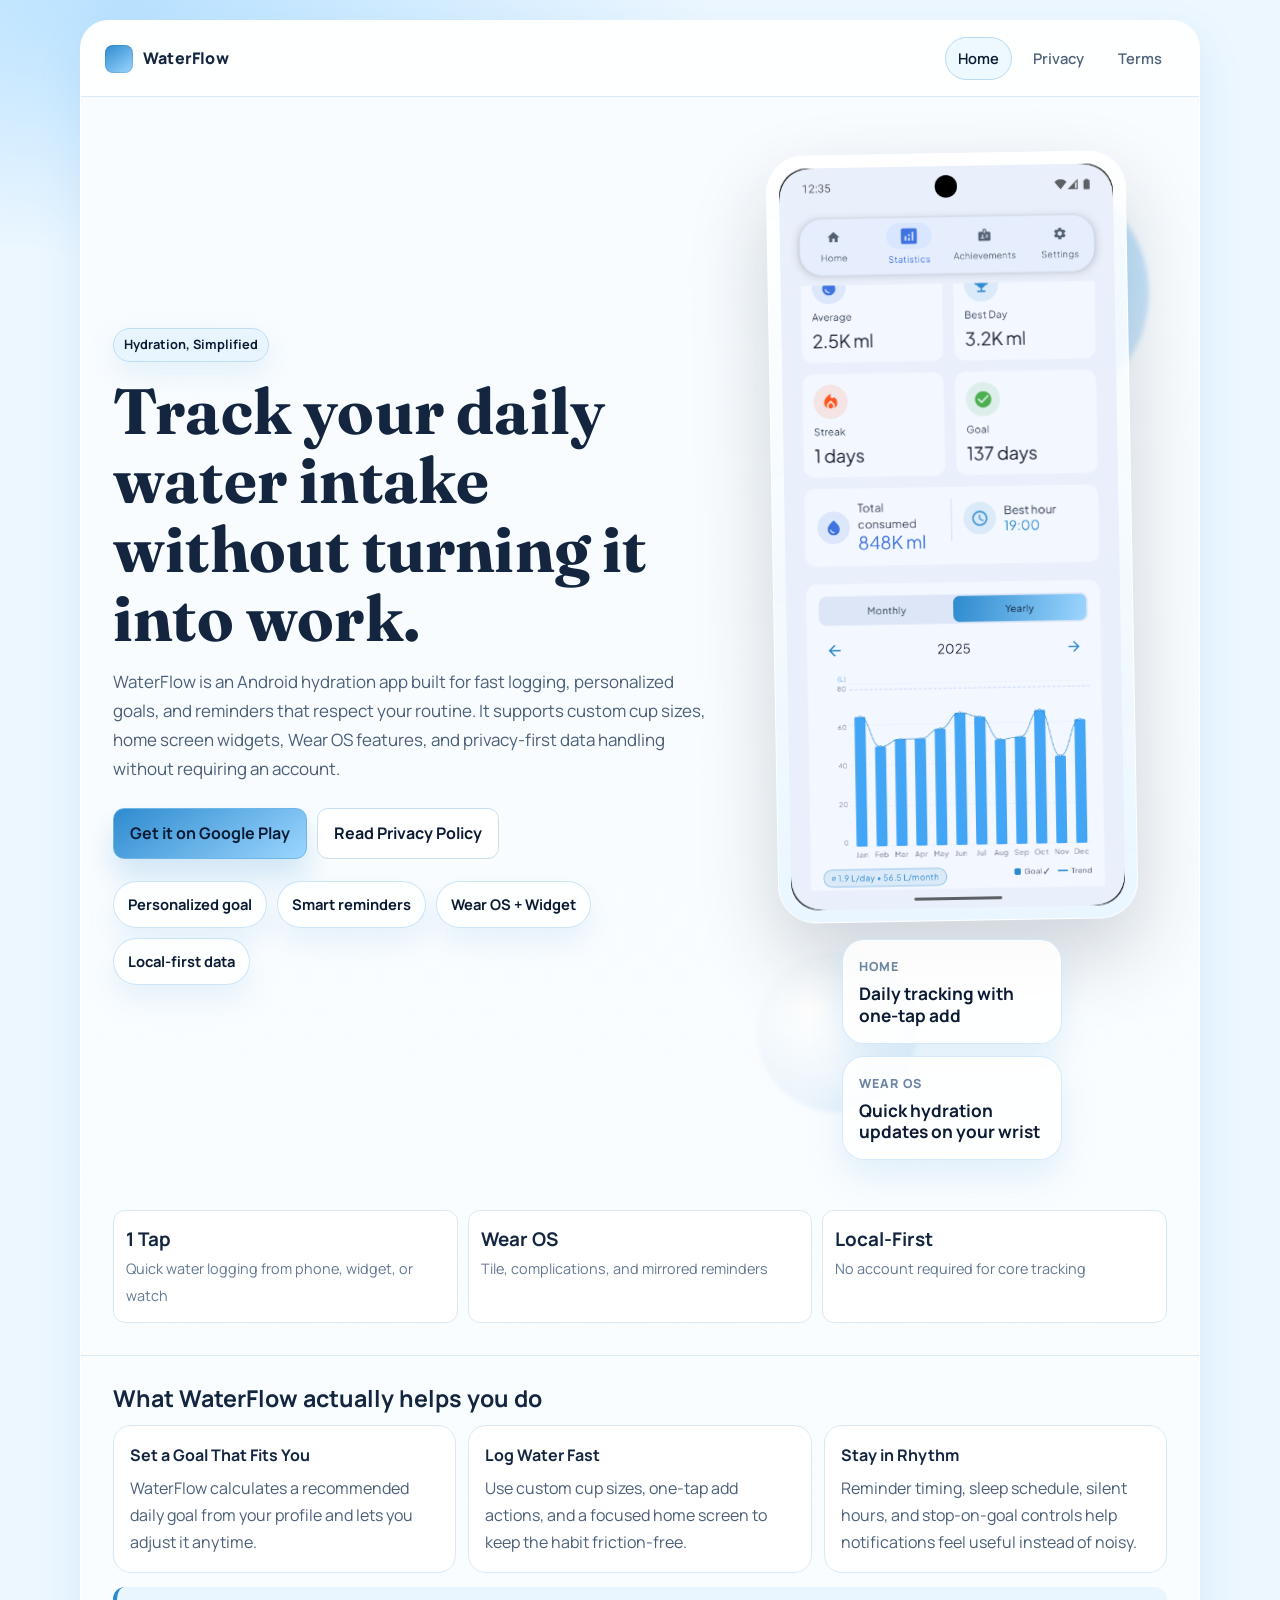
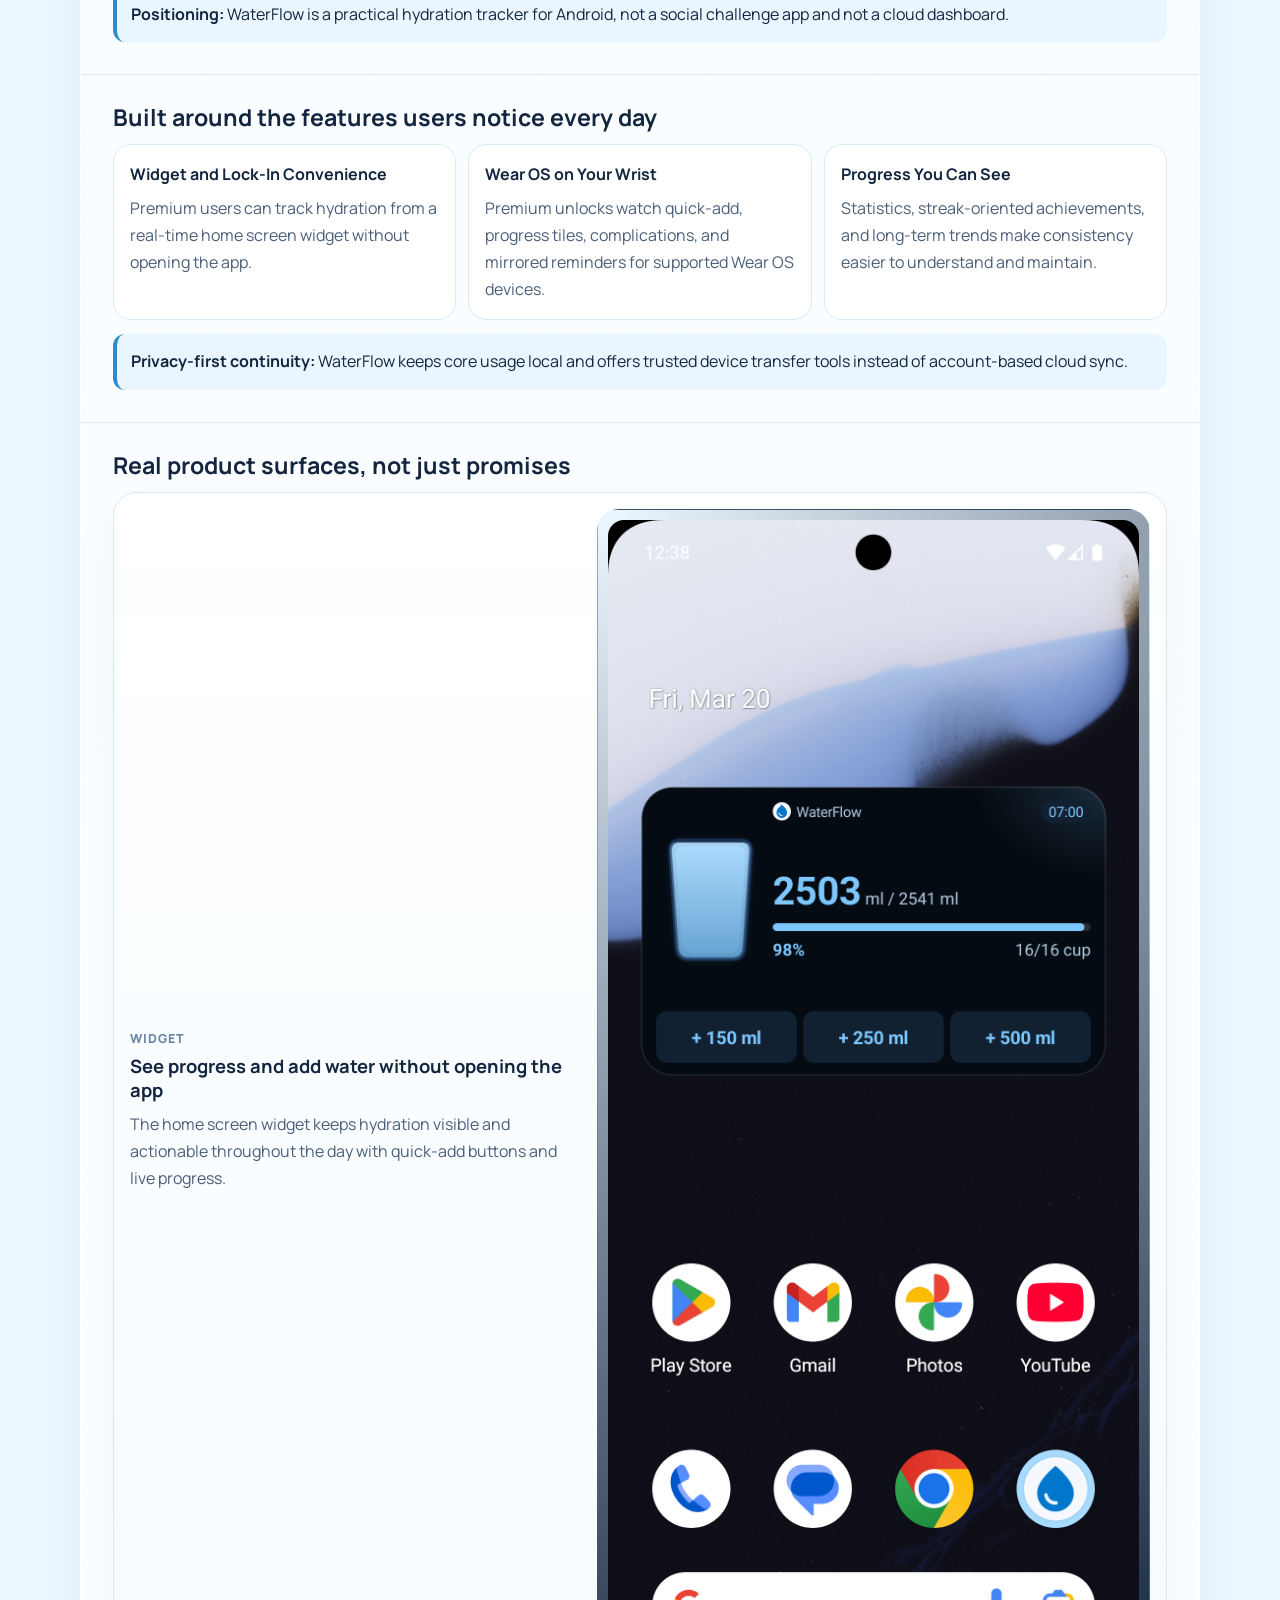
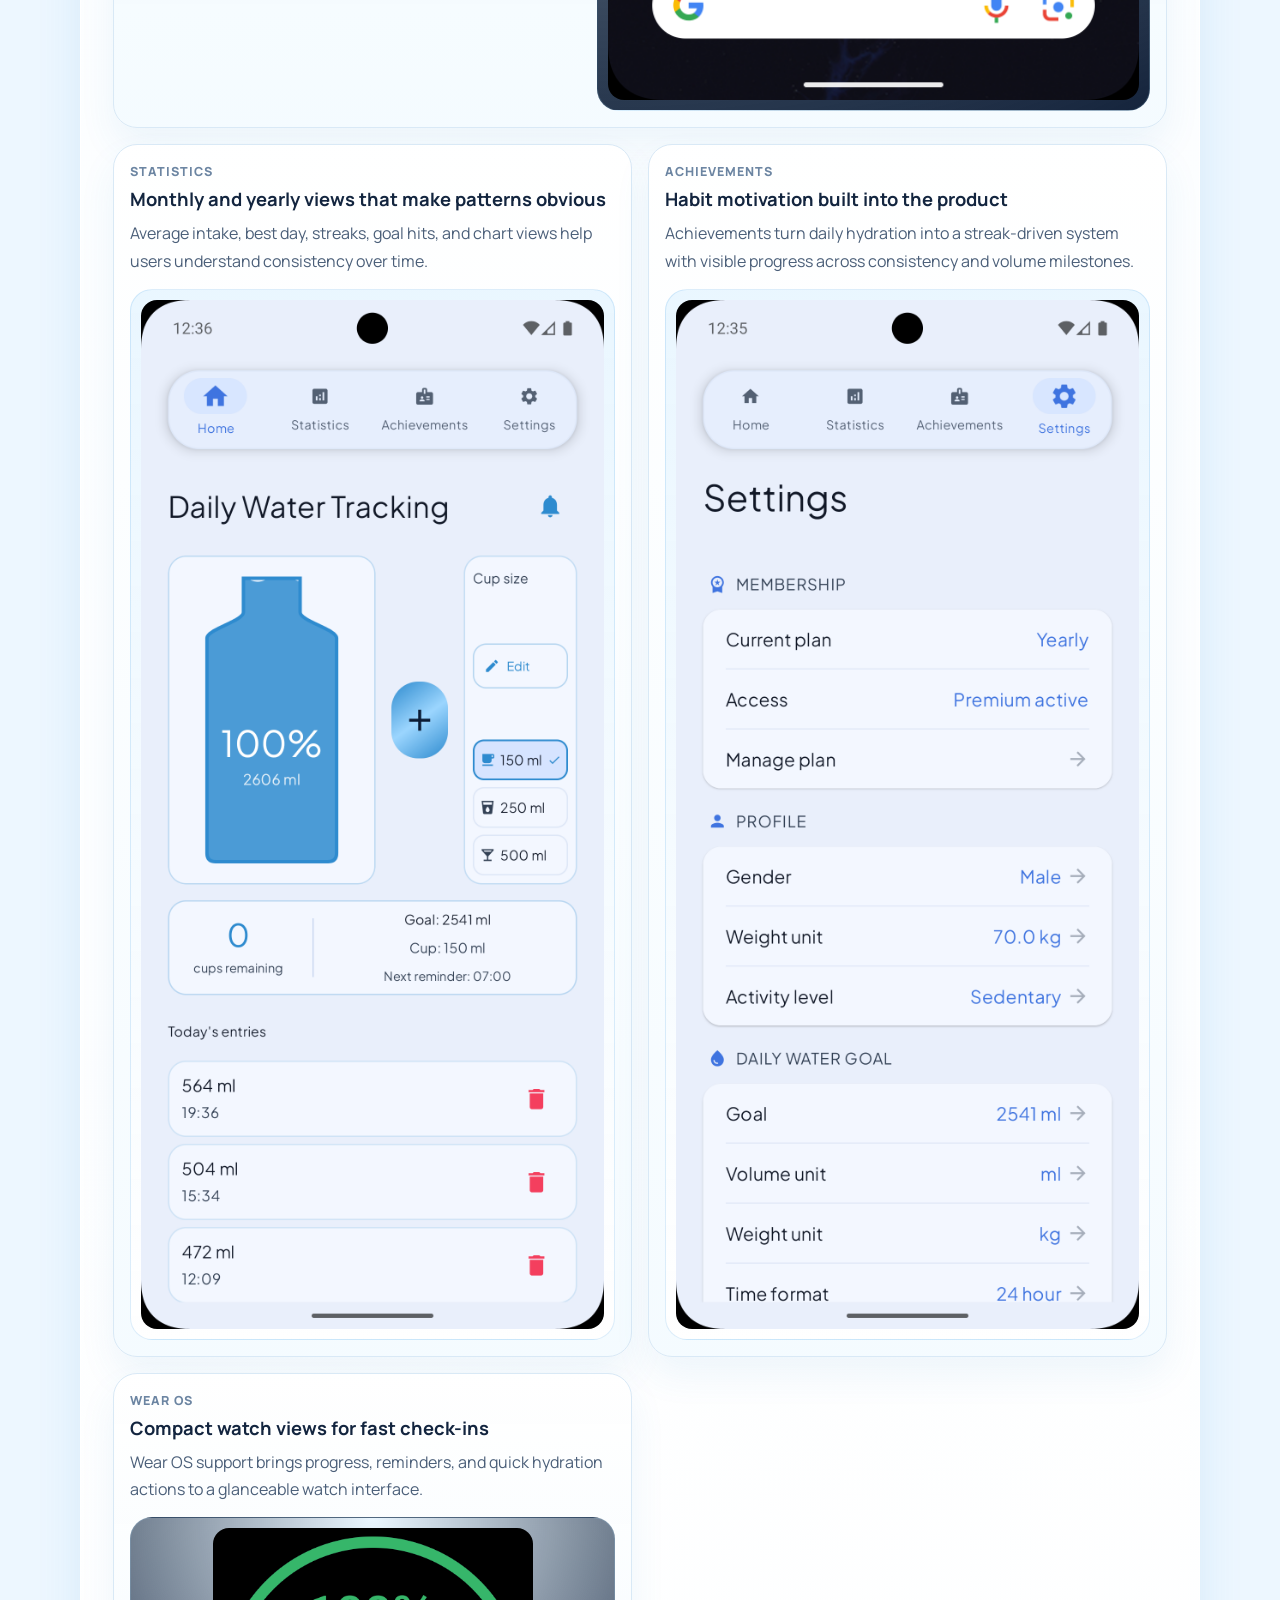
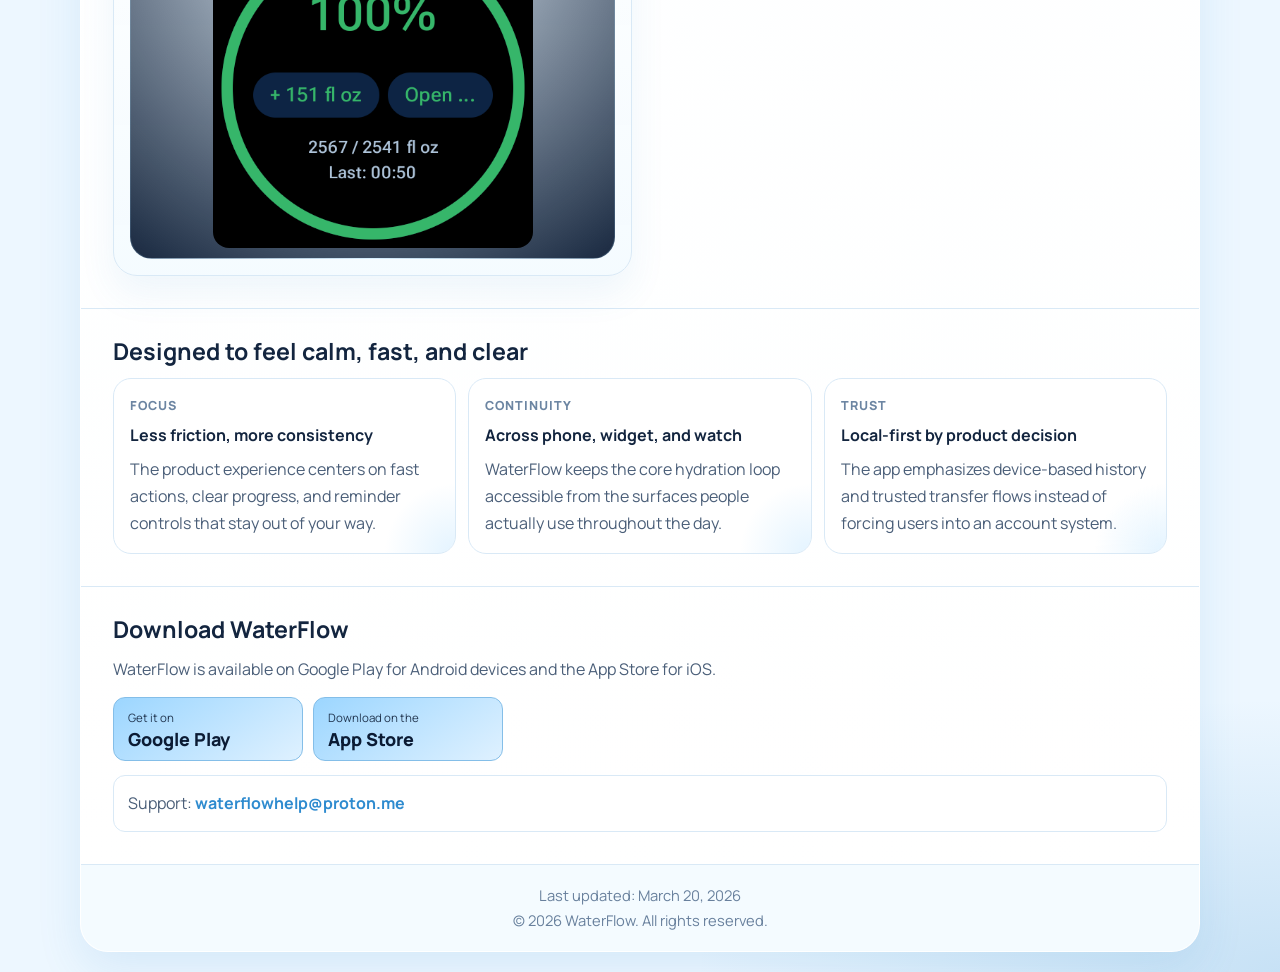
==== commit 9cc15149: "Update download section to include App Store availability" ====
--- a/index.html
+++ b/index.html
@@ -16,7 +16,12 @@
   <main class="wrap shell">
     <header class="topbar">
       <a class="brand" href="index.html"><span class="brand-mark" aria-hidden="true"></span>WaterFlow</a>
-      <nav class="nav" aria-label="Main Navigation">
+      <button class="menu-toggle" type="button" aria-expanded="false" aria-controls="site-nav" aria-label="Open navigation menu">
+        <span></span>
+        <span></span>
+        <span></span>
+      </button>
+      <nav class="nav" id="site-nav" aria-label="Main Navigation">
         <a href="index.html" class="active">Home</a>
         <a href="privacy.html">Privacy</a>
         <a href="terms.html">Terms</a>
@@ -186,12 +191,16 @@
 
     <section class="section" id="download">
       <h2>Download WaterFlow</h2>
-      <p>WaterFlow is available on Google Play for Android devices.</p>
+      <p>WaterFlow is available on Google Play for Android devices and the App Store for iOS.</p>
       <div class="badge-row">
-        <a class="store-badge" href="https://play.google.com/store/apps/details?id=com.hknfrt.waterflow" aria-label="Get it on Google Play">
-          <span class="store-top">Get it on</span>
-          <span class="store-main">Google Play</span>
-        </a>
+      <a class="store-badge" href="https://play.google.com/store/apps/details?id=com.hknfrt.waterflow" aria-label="Get it on Google Play">
+        <span class="store-top">Get it on</span>
+        <span class="store-main">Google Play</span>
+      </a>
+      <a class="store-badge" href="https://apps.apple.com/us/app/waterflow-hydration-tracker/id6747625932" aria-label="Download on the App Store">
+        <span class="store-top">Download on the</span>
+        <span class="store-main">App Store</span>
+      </a>
       </div>
       <div class="contact">
         <p>Support: <a href="mailto:waterflowhelp@proton.me">waterflowhelp@proton.me</a></p>
@@ -203,5 +212,6 @@
       <p>&copy; 2026 WaterFlow. All rights reserved.</p>
     </footer>
   </main>
+  <script src="script.js"></script>
 </body>
 </html>
--- a/styles.css
+++ b/styles.css
@@ -59,6 +59,7 @@
   border-bottom: 1px solid var(--line);
   background: rgba(255, 255, 255, 0.86);
   backdrop-filter: blur(8px);
+  position: relative;
 }
 
 .brand {
@@ -83,6 +84,43 @@
   display: flex;
   flex-wrap: wrap;
   gap: 8px;
+  justify-content: flex-end;
+}
+
+.menu-toggle {
+  display: none;
+  width: 48px;
+  height: 48px;
+  border: 1px solid #c9dfef;
+  border-radius: 14px;
+  background: rgba(255, 255, 255, 0.92);
+  align-items: center;
+  justify-content: center;
+  flex-direction: column;
+  gap: 5px;
+  cursor: pointer;
+  box-shadow: 0 10px 24px rgba(46, 139, 207, 0.1);
+}
+
+.menu-toggle span {
+  display: block;
+  width: 18px;
+  height: 2px;
+  border-radius: 999px;
+  background: var(--on-brand);
+  transition: transform 180ms ease, opacity 180ms ease;
+}
+
+.menu-toggle[aria-expanded="true"] span:nth-child(1) {
+  transform: translateY(7px) rotate(45deg);
+}
+
+.menu-toggle[aria-expanded="true"] span:nth-child(2) {
+  opacity: 0;
+}
+
+.menu-toggle[aria-expanded="true"] span:nth-child(3) {
+  transform: translateY(-7px) rotate(-45deg);
 }
 
 .nav a {
@@ -107,7 +145,8 @@
 .nav a:focus-visible,
 .btn:focus-visible,
 .store-badge:focus-visible,
-.contact a:focus-visible {
+.contact a:focus-visible,
+.menu-toggle:focus-visible {
   outline: 3px solid rgba(46, 139, 207, 0.28);
   outline-offset: 3px;
 }
@@ -605,6 +644,52 @@
   }
 }
 
+@media (max-width: 820px) {
+  .topbar {
+    padding: 14px;
+    align-items: center;
+    flex-direction: row;
+    gap: 14px;
+  }
+
+  .brand {
+    width: auto;
+    flex: 1;
+  }
+
+  .menu-toggle {
+    display: inline-flex;
+  }
+
+  .nav {
+    display: none;
+    position: absolute;
+    top: calc(100% + 10px);
+    right: 14px;
+    left: 14px;
+    z-index: 20;
+    padding: 12px;
+    border: 1px solid rgba(110, 181, 232, 0.28);
+    border-radius: 20px;
+    background: rgba(255, 255, 255, 0.96);
+    box-shadow: 0 18px 40px rgba(11, 27, 52, 0.12);
+    backdrop-filter: blur(14px);
+    flex-direction: column;
+    gap: 8px;
+  }
+
+  .nav a {
+    width: 100%;
+    text-align: left;
+    padding: 12px 14px;
+    border-radius: 14px;
+  }
+
+  .nav.is-open {
+    display: flex;
+  }
+}
+
 @media (max-width: 680px) {
   body {
     padding: 12px;
@@ -614,10 +699,6 @@
   .section {
     padding-left: 20px;
     padding-right: 20px;
-  }
-
-  .topbar {
-    padding: 14px;
   }
 
   .hero {
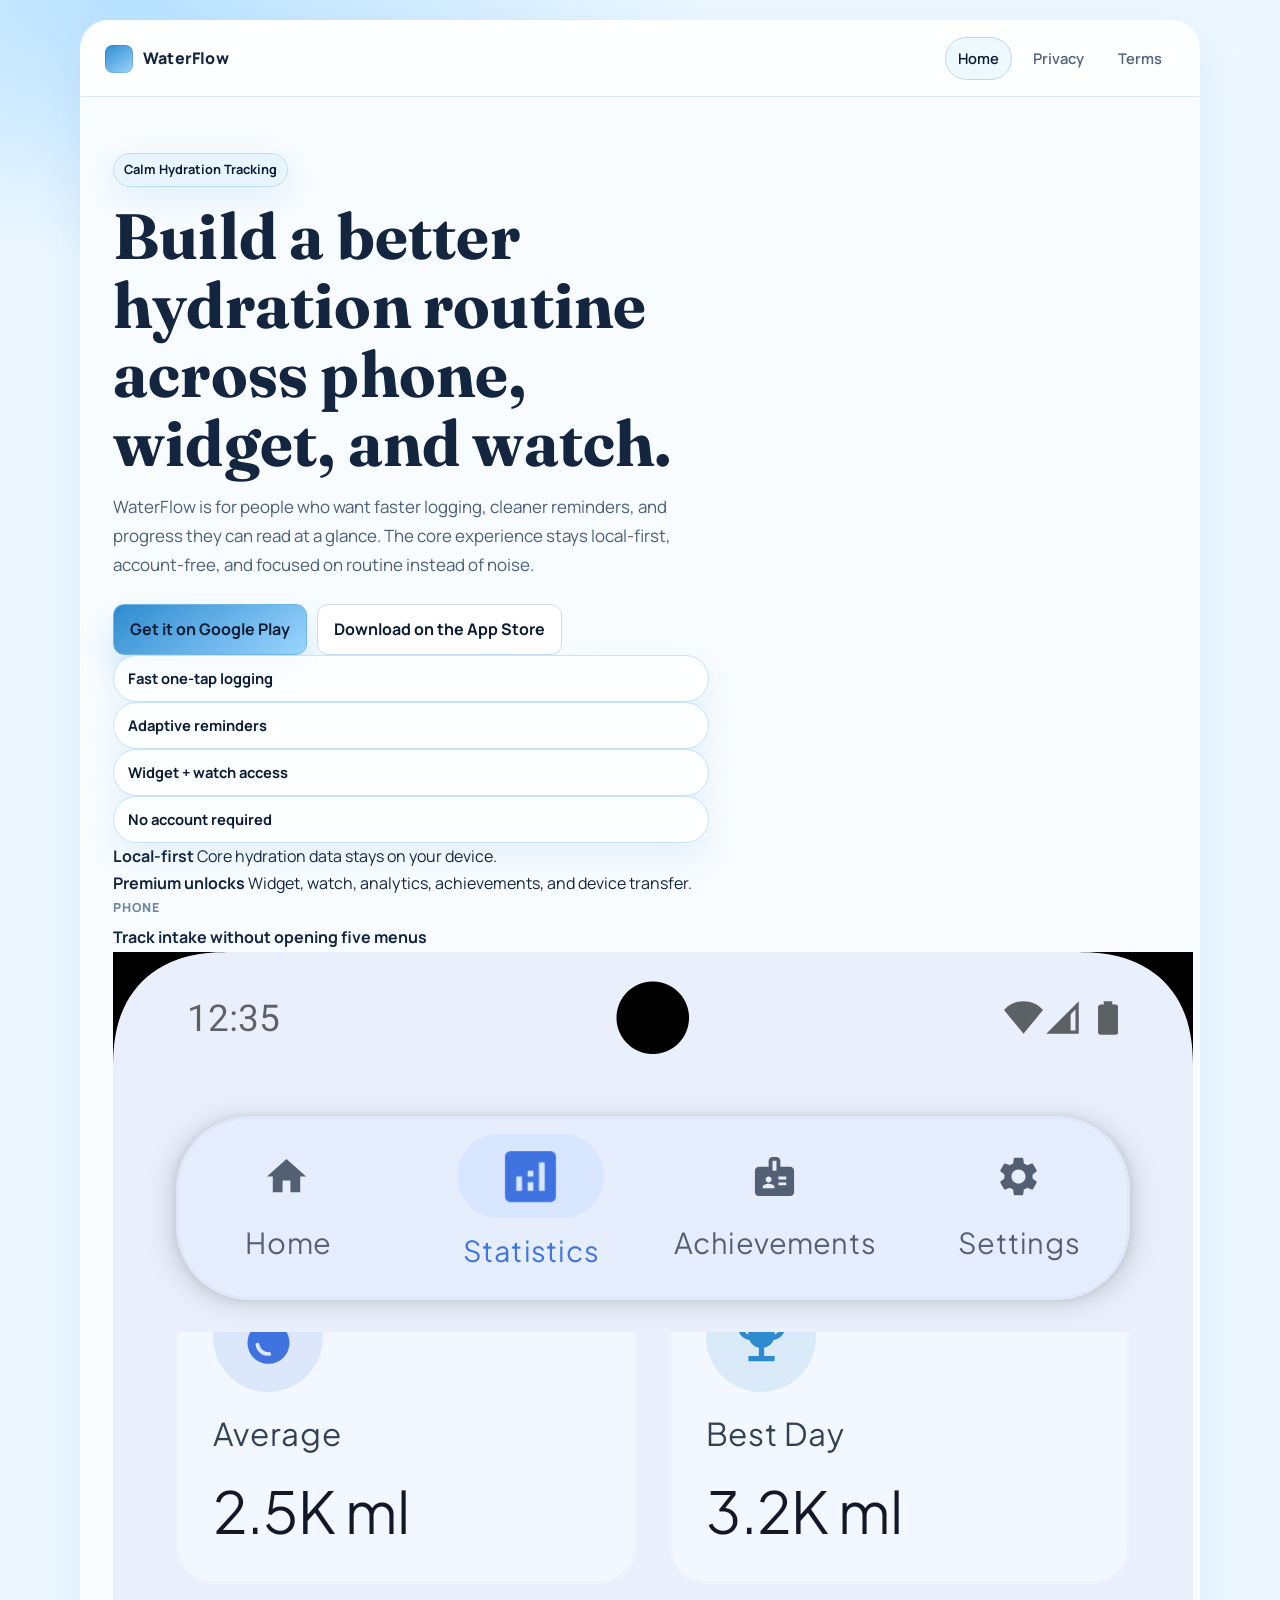
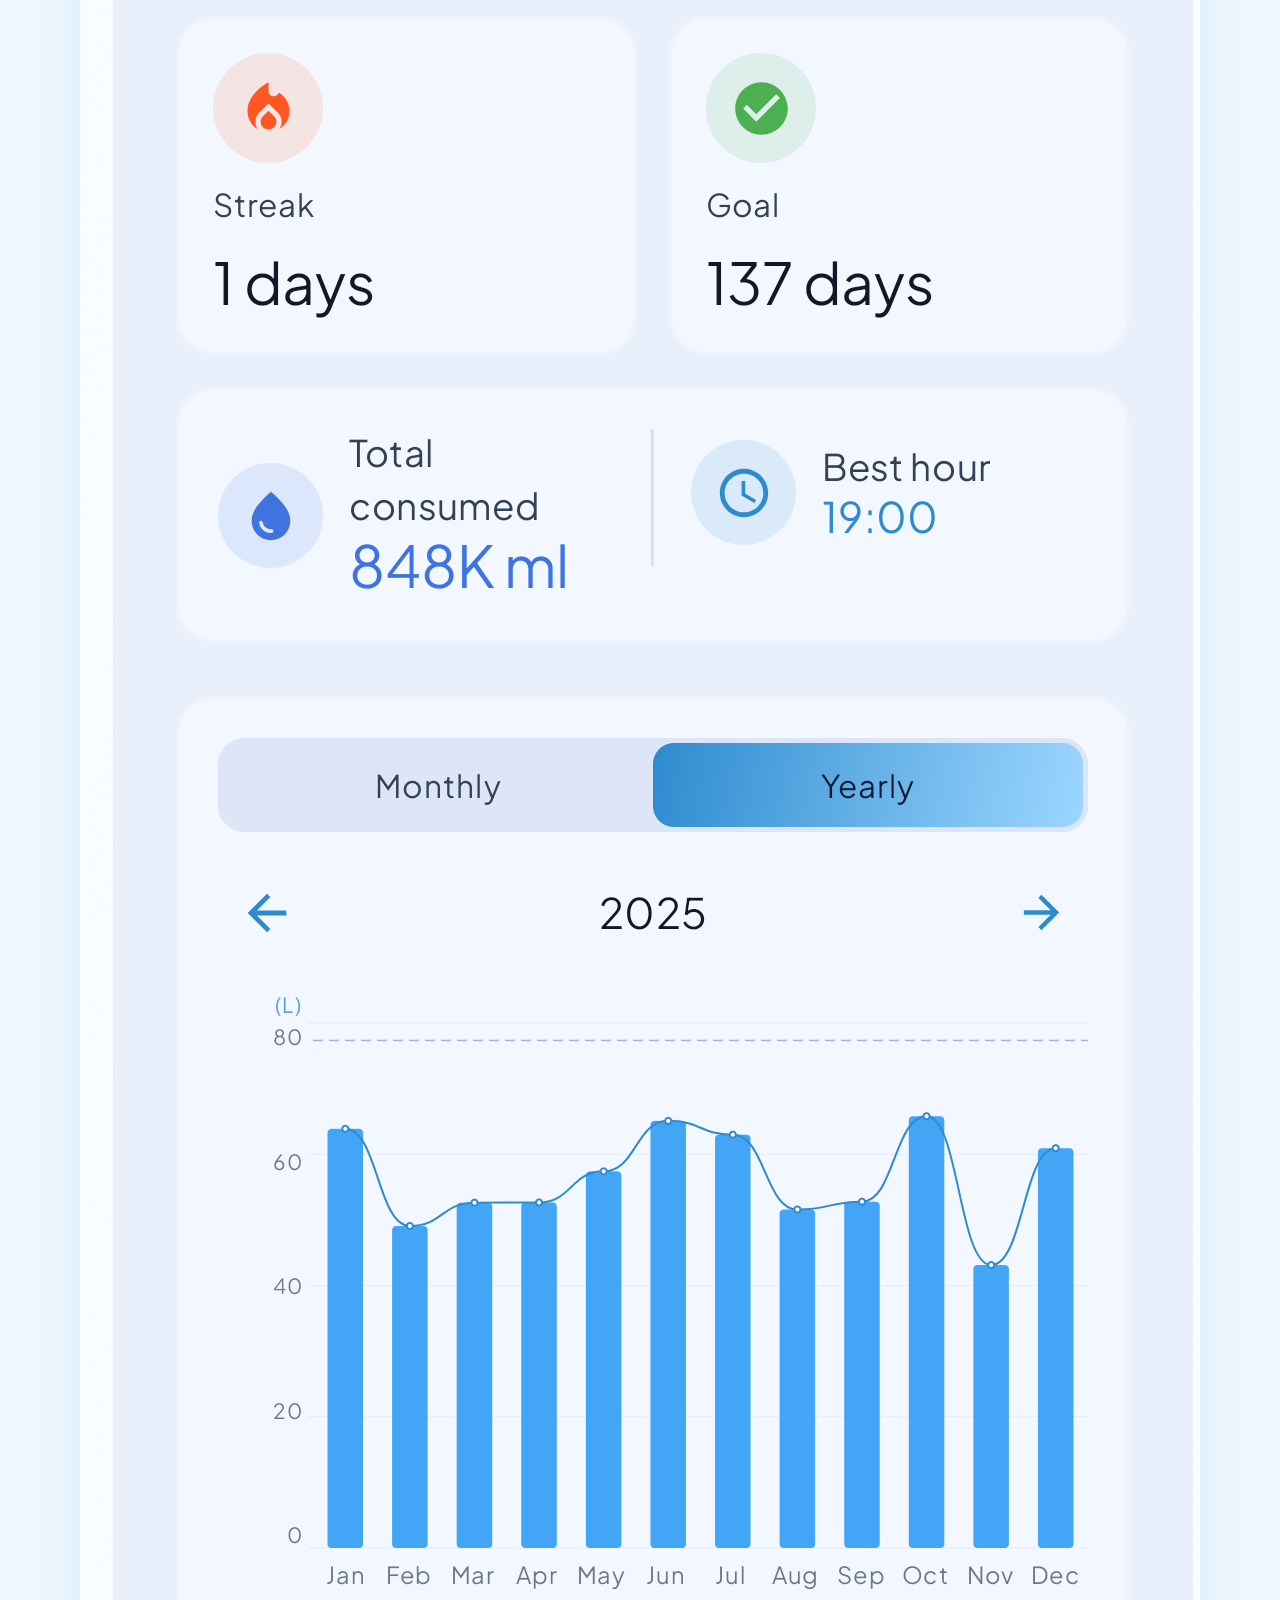
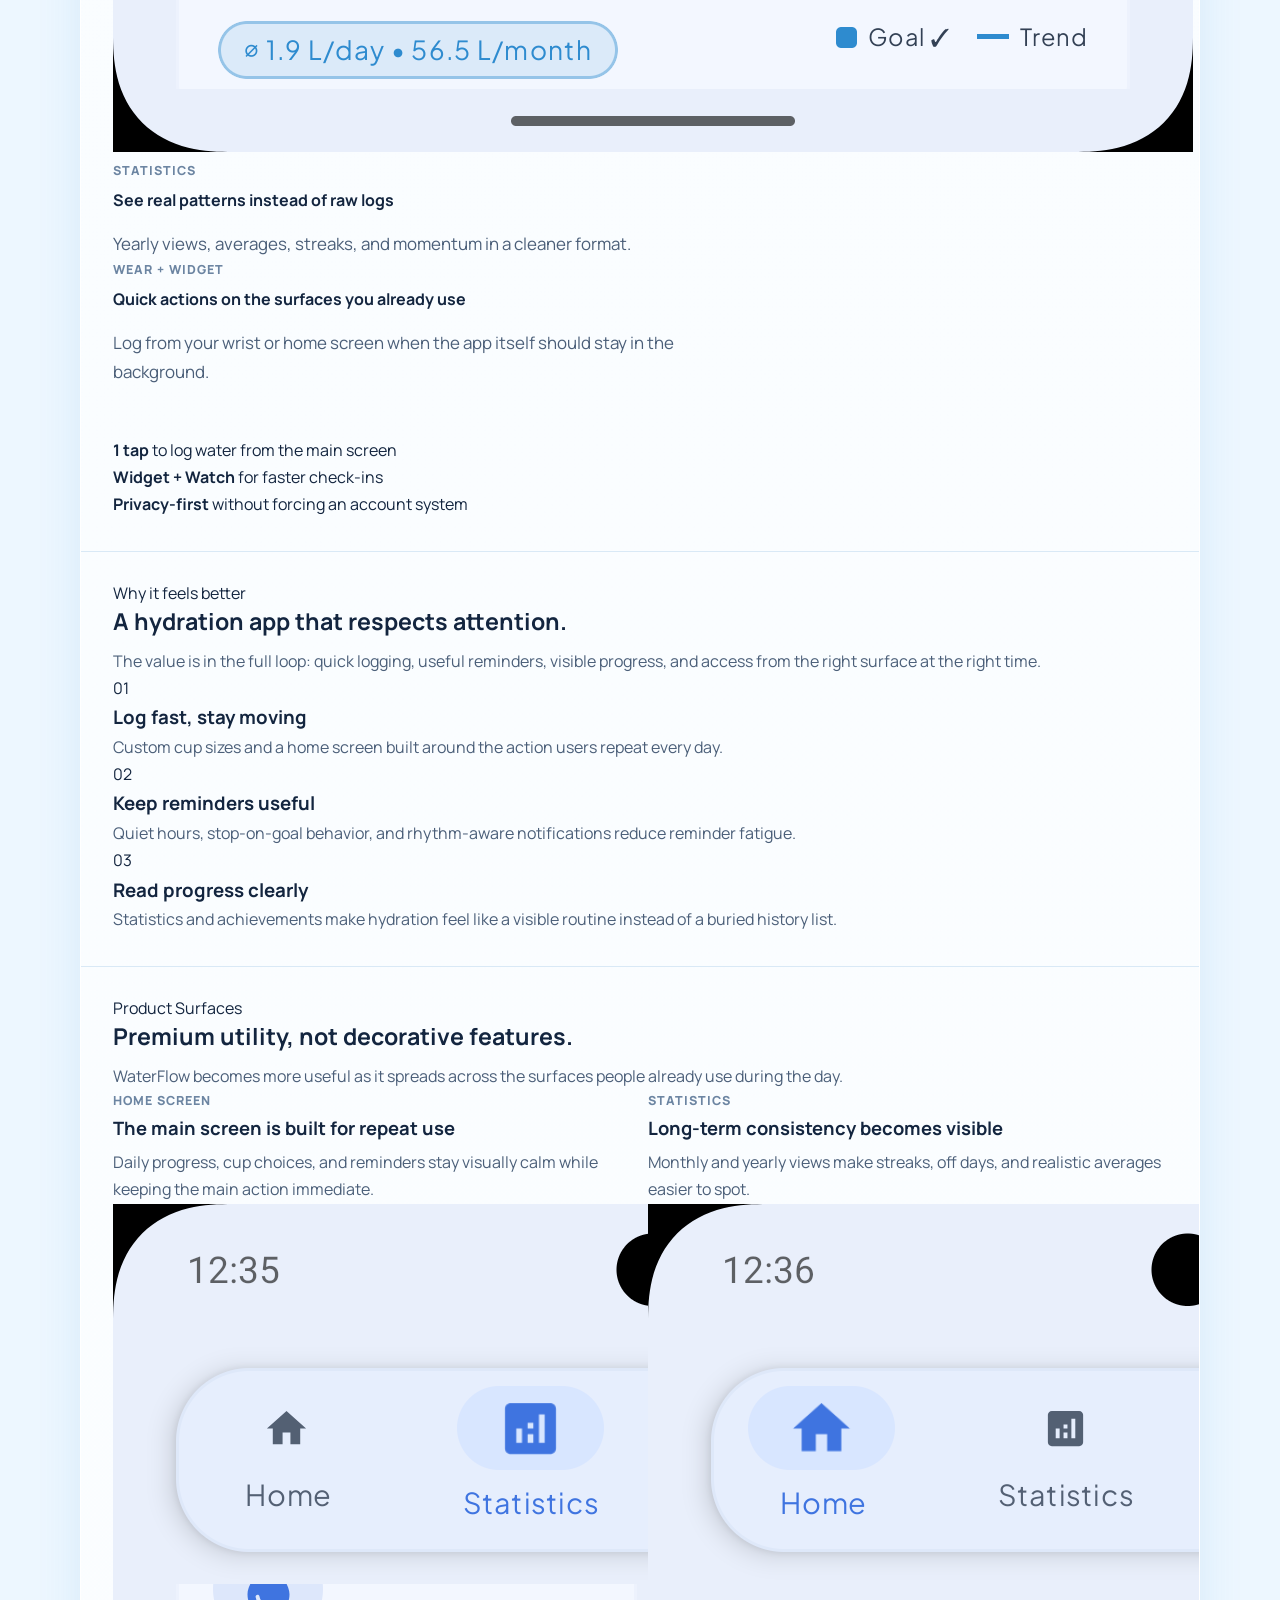
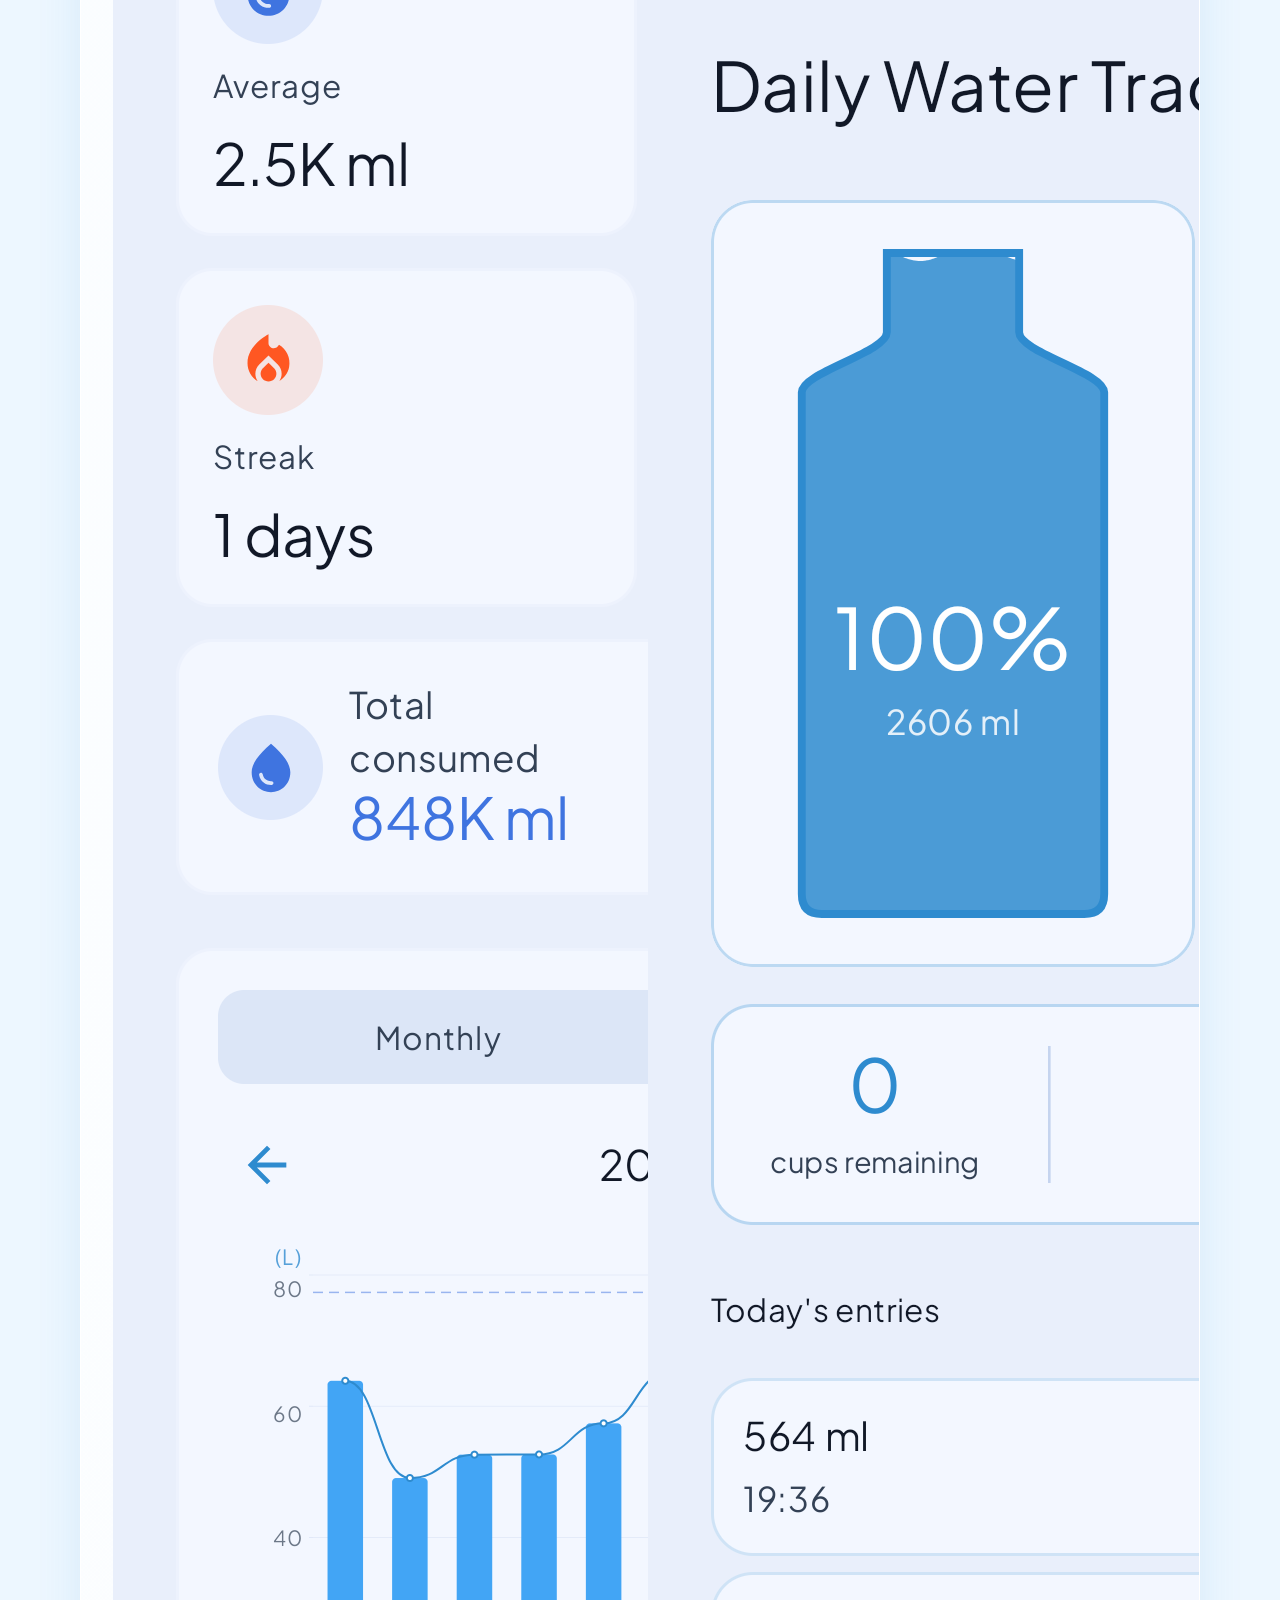
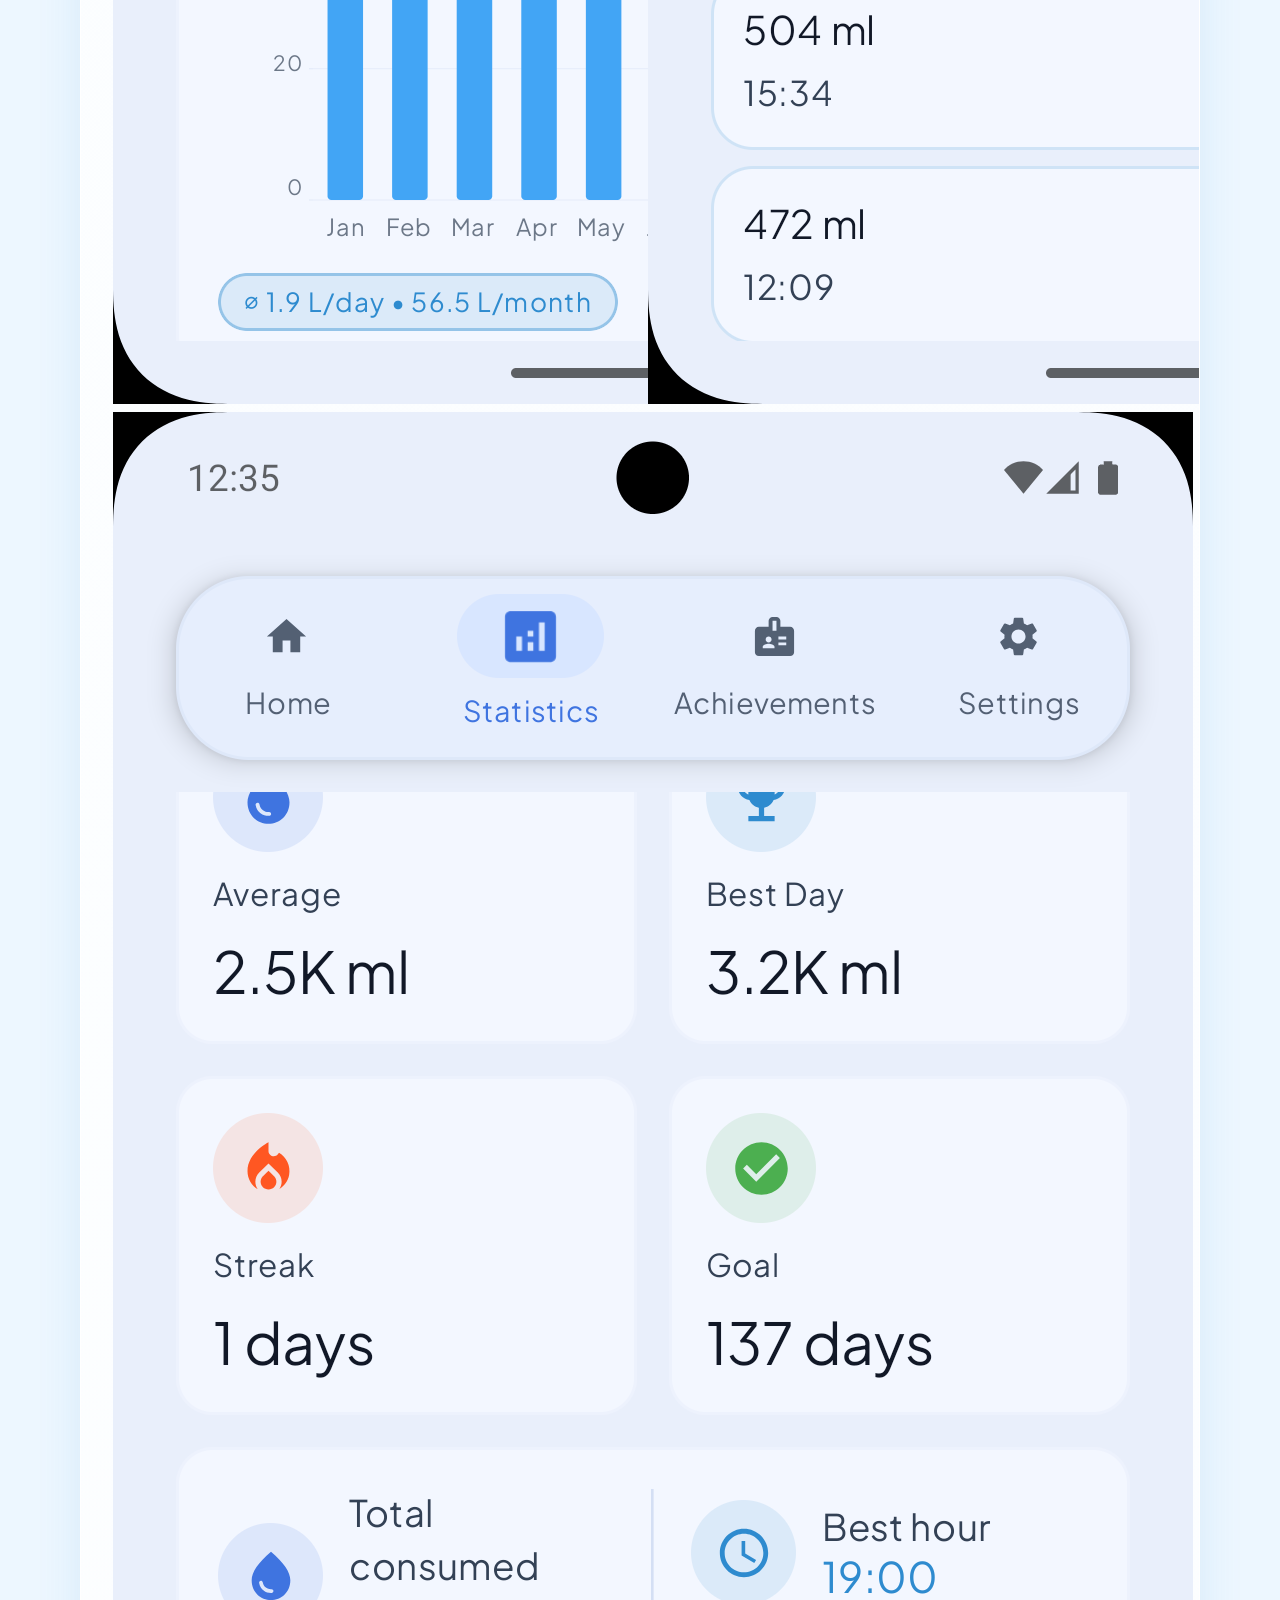
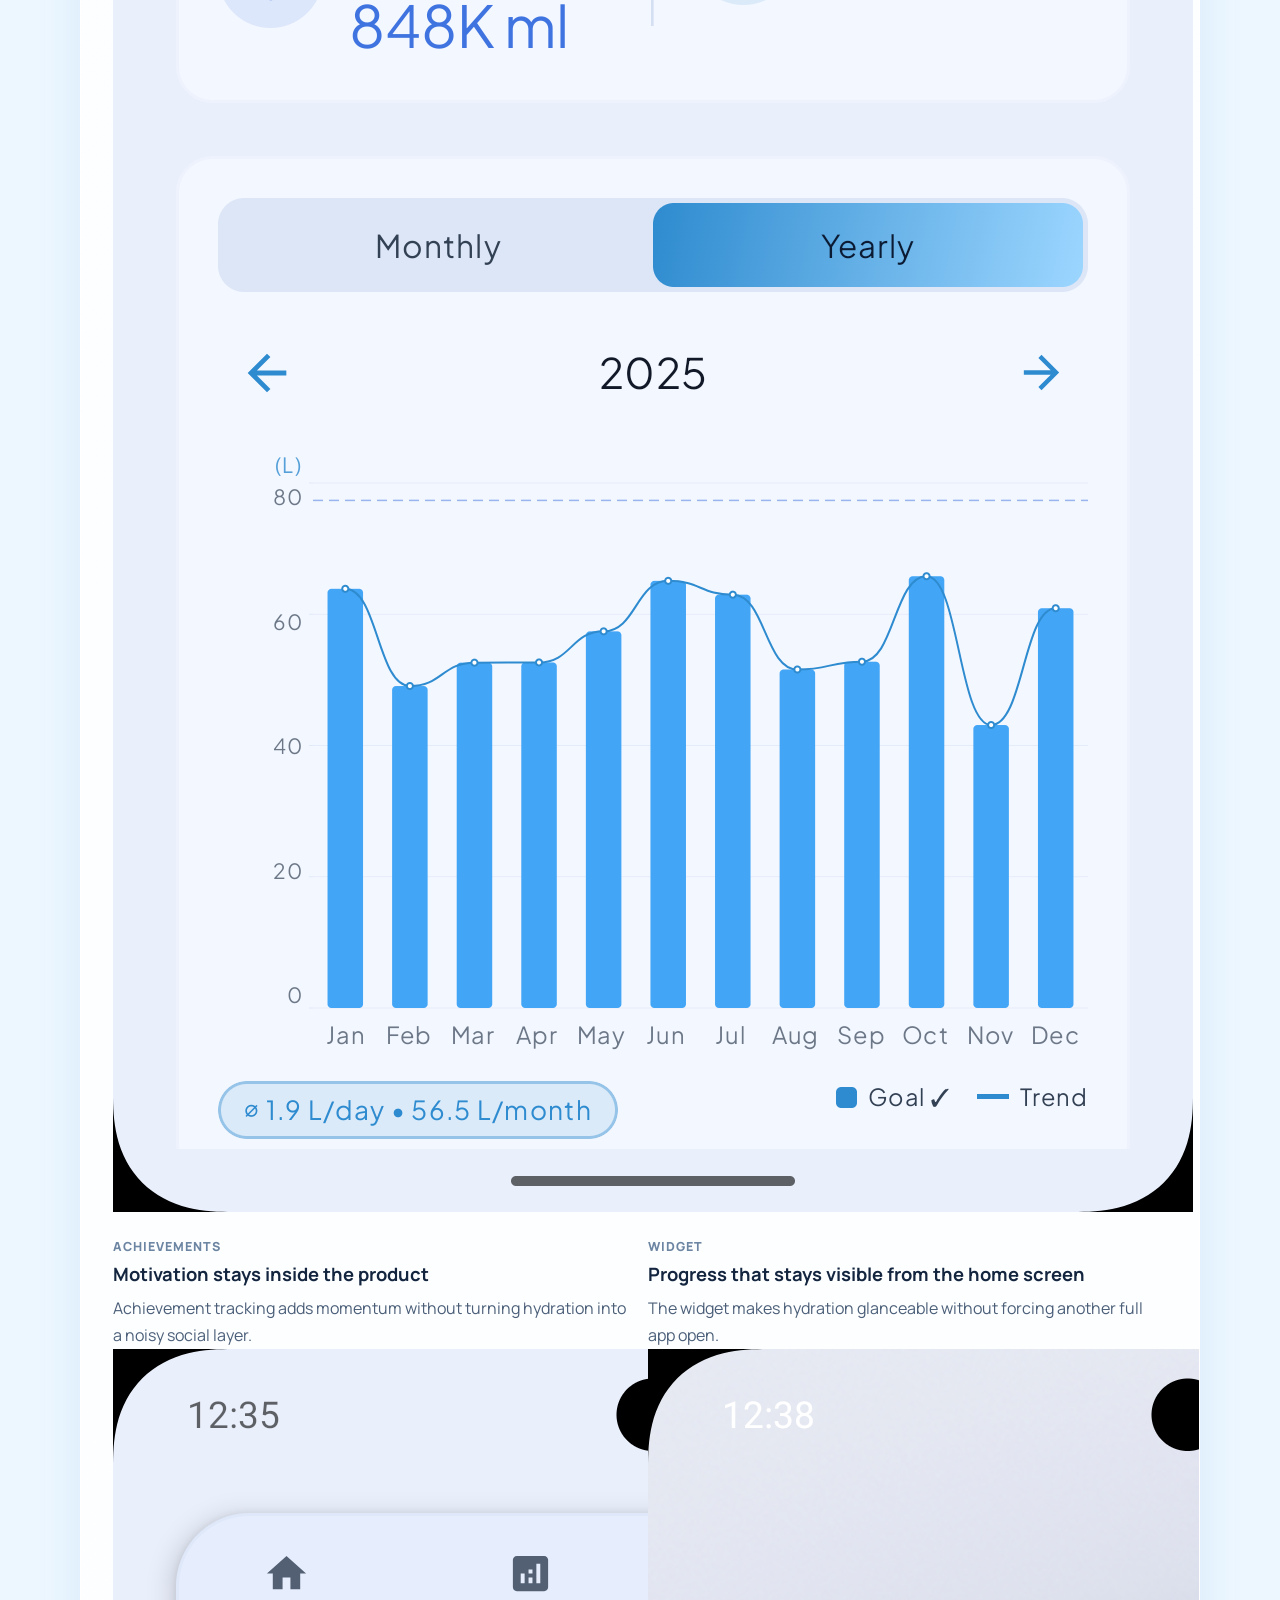
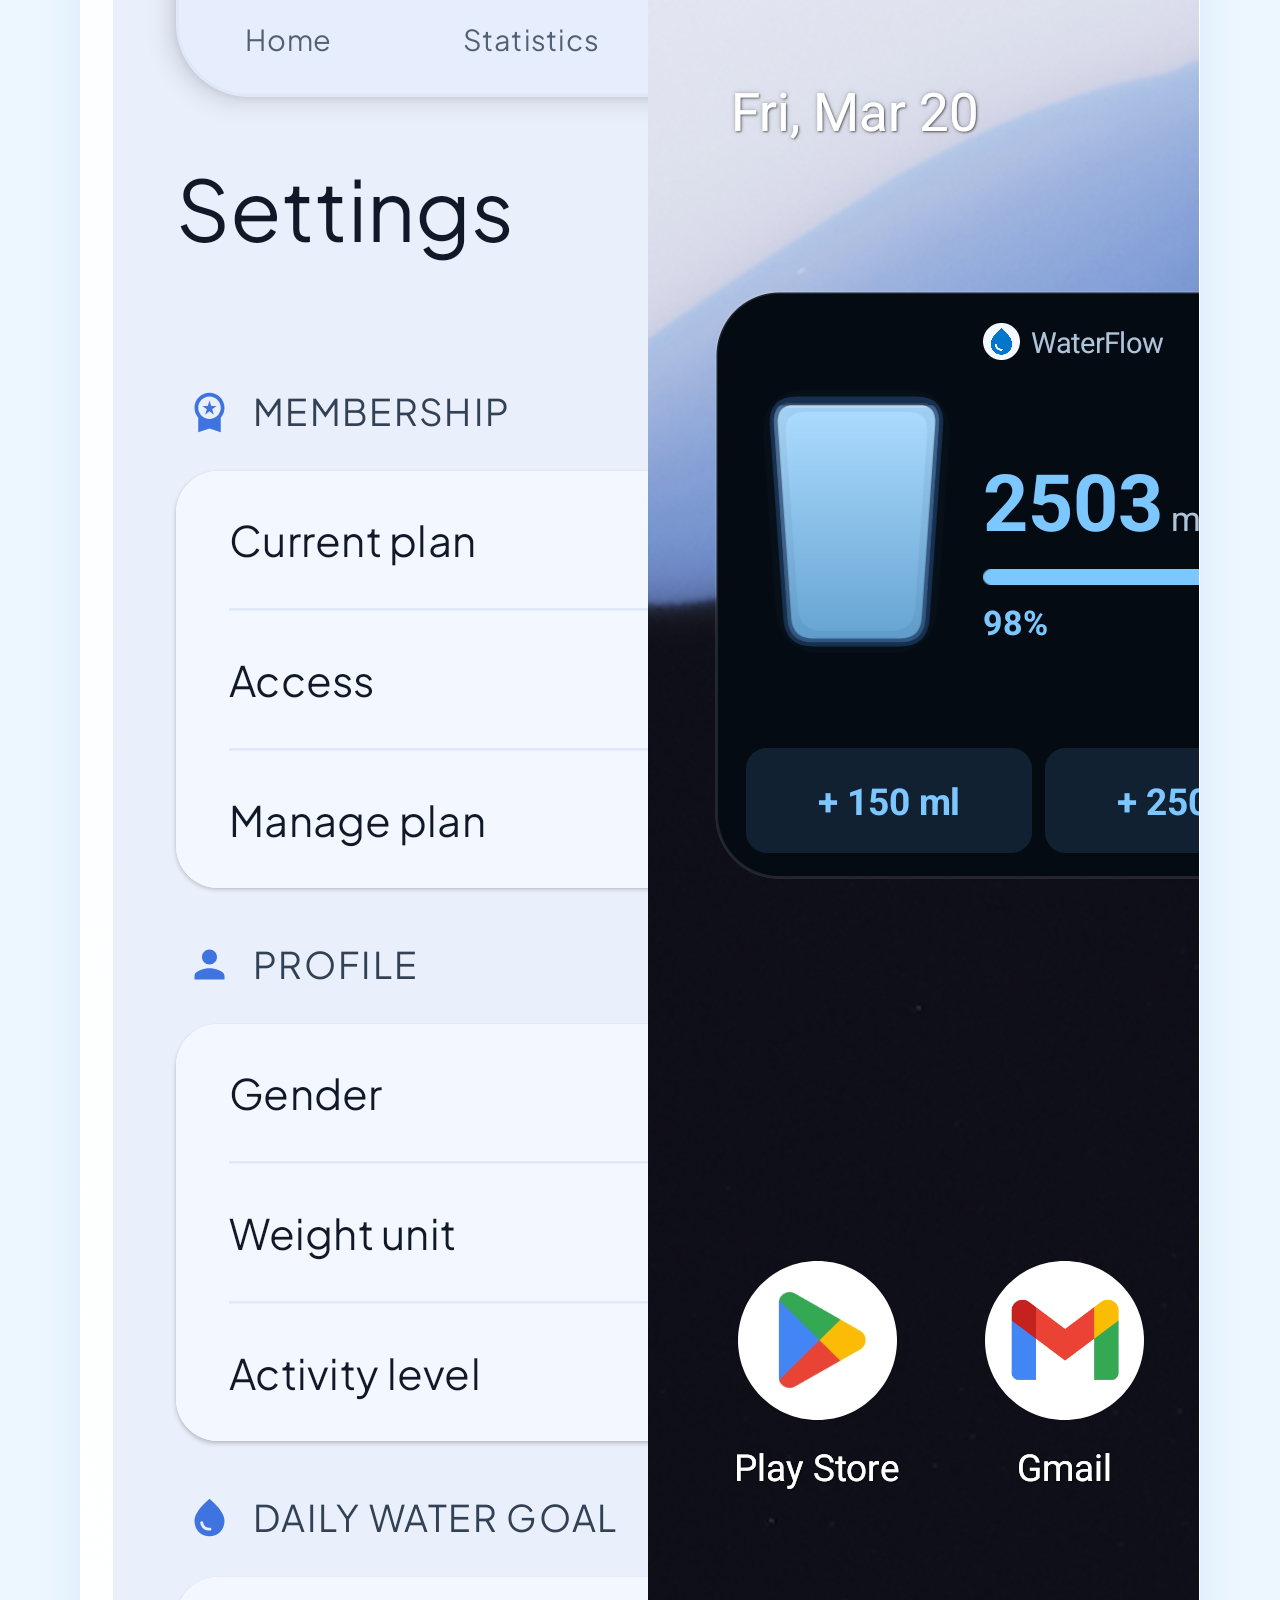
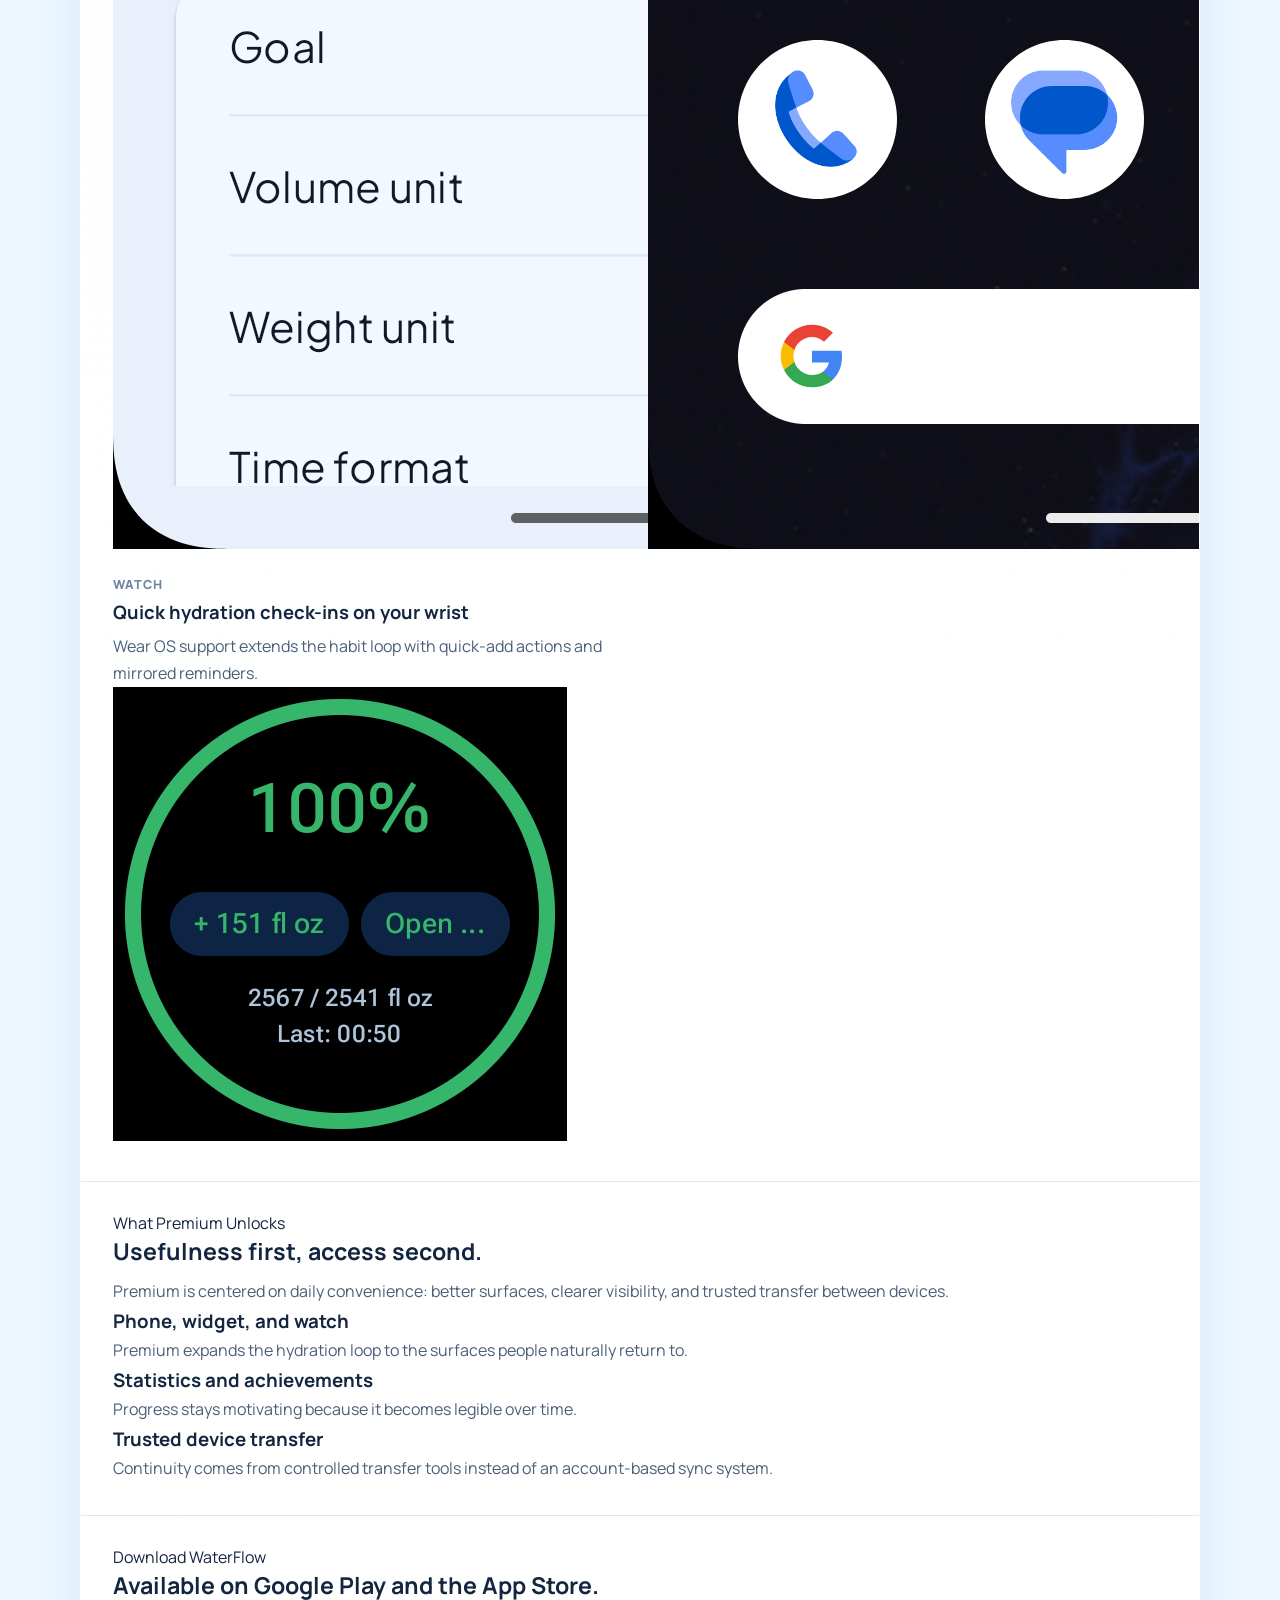
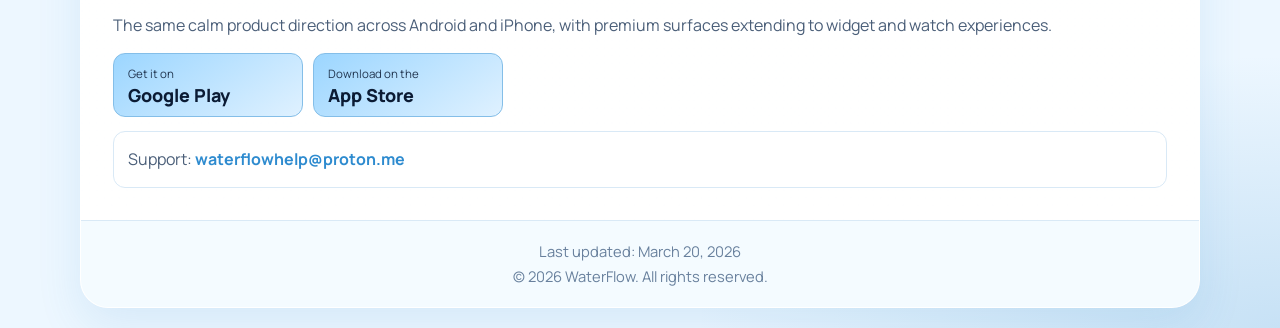
==== commit 23954128: "Revamp homepage layout and content for improved user engagement and clarity" ====
--- a/index.html
+++ b/index.html
@@ -13,7 +13,7 @@
   <link rel="stylesheet" href="styles.css" />
 </head>
 <body>
-  <main class="wrap shell">
+  <main class="wrap shell shell-home">
     <header class="topbar">
       <a class="brand" href="index.html"><span class="brand-mark" aria-hidden="true"></span>WaterFlow</a>
       <button class="menu-toggle" type="button" aria-expanded="false" aria-controls="site-nav" aria-label="Open navigation menu">
@@ -28,182 +28,234 @@
       </nav>
     </header>
 
-    <section class="hero">
-      <div class="hero-copy">
-        <span class="eyebrow">Hydration, Simplified</span>
-        <h1>Track your daily water intake without turning it into work.</h1>
+    <section class="hero hero-home">
+      <div class="hero-grid">
+        <div class="hero-copy">
+          <span class="eyebrow">Calm Hydration Tracking</span>
+          <h1>Build a better hydration routine across phone, widget, and watch.</h1>
+          <p class="hero-lead">
+            WaterFlow is for people who want faster logging, cleaner reminders, and progress they can read at a glance.
+            The core experience stays local-first, account-free, and focused on routine instead of noise.
+          </p>
+          <div class="hero-actions">
+            <a class="btn primary" href="https://play.google.com/store/apps/details?id=com.hknfrt.waterflow">Get it on Google Play</a>
+            <a class="btn secondary" href="https://apps.apple.com/us/app/waterflow-hydration-tracker/id6747625932">Download on the App Store</a>
+          </div>
+          <div class="hero-meta" aria-label="Feature Summary">
+            <div class="hero-chip">Fast one-tap logging</div>
+            <div class="hero-chip">Adaptive reminders</div>
+            <div class="hero-chip">Widget + watch access</div>
+            <div class="hero-chip">No account required</div>
+          </div>
+          <div class="trust-row">
+            <div class="trust-item">
+              <strong>Local-first</strong>
+              <span>Core hydration data stays on your device.</span>
+            </div>
+            <div class="trust-item">
+              <strong>Premium unlocks</strong>
+              <span>Widget, watch, analytics, achievements, and device transfer.</span>
+            </div>
+          </div>
+        </div>
+
+        <div class="hero-stage" aria-label="WaterFlow product preview">
+          <div class="glow glow-one" aria-hidden="true"></div>
+          <div class="glow glow-two" aria-hidden="true"></div>
+
+          <article class="device-card device-card-main">
+            <div class="device-card-header">
+              <span class="mini-label">Phone</span>
+              <strong>Track intake without opening five menus</strong>
+            </div>
+            <div class="device-frame">
+              <img src="assets/screenshots/3.png" alt="WaterFlow home screen showing daily hydration progress and quick add controls." />
+            </div>
+          </article>
+
+          <article class="device-note device-note-top">
+            <span class="mini-label">Statistics</span>
+            <strong>See real patterns instead of raw logs</strong>
+            <p>Yearly views, averages, streaks, and momentum in a cleaner format.</p>
+          </article>
+
+          <article class="device-note device-note-bottom">
+            <span class="mini-label">Wear + Widget</span>
+            <strong>Quick actions on the surfaces you already use</strong>
+            <p>Log from your wrist or home screen when the app itself should stay in the background.</p>
+          </article>
+        </div>
+      </div>
+    </section>
+
+    <section class="section section-soft">
+      <div class="stats-band" aria-label="Product Highlights">
+        <article class="stat-pill">
+          <strong>1 tap</strong>
+          <span>to log water from the main screen</span>
+        </article>
+        <article class="stat-pill">
+          <strong>Widget + Watch</strong>
+          <span>for faster check-ins</span>
+        </article>
+        <article class="stat-pill">
+          <strong>Privacy-first</strong>
+          <span>without forcing an account system</span>
+        </article>
+      </div>
+    </section>
+
+    <section class="section section-story" id="features">
+      <div class="section-heading">
+        <span class="section-kicker">Why it feels better</span>
+        <h2>A hydration app that respects attention.</h2>
         <p>
-          WaterFlow is an Android hydration app built for fast logging, personalized goals, and reminders that respect your routine.
-          It supports custom cup sizes, home screen widgets, Wear OS features, and privacy-first data handling without requiring an account.
+          The value is in the full loop: quick logging, useful reminders, visible progress, and access from the right surface at the right time.
         </p>
-        <div class="hero-actions">
-          <a class="btn primary" href="https://play.google.com/store/apps/details?id=com.hknfrt.waterflow">Get it on Google Play</a>
-          <a class="btn secondary" href="privacy.html">Read Privacy Policy</a>
-        </div>
-
-        <div class="hero-strip" aria-label="Feature Summary">
-          <div class="hero-chip">Personalized goal</div>
-          <div class="hero-chip">Smart reminders</div>
-          <div class="hero-chip">Wear OS + Widget</div>
-          <div class="hero-chip">Local-first data</div>
-        </div>
-      </div>
-
-      <div class="hero-visual" aria-label="WaterFlow App Preview">
-        <div class="orb orb-one" aria-hidden="true"></div>
-        <div class="orb orb-two" aria-hidden="true"></div>
-        <div class="shot-frame shot-hero">
-          <img src="assets/screenshots/3.png" alt="WaterFlow home screen showing daily water tracking and quick-add controls." />
-        </div>
-
-        <div class="hero-notes">
-          <div class="floating-card">
-            <span class="mini-label">Home</span>
-            <strong>Daily tracking with one-tap add</strong>
-          </div>
-          <div class="floating-card">
-            <span class="mini-label">Wear OS</span>
-            <strong>Quick hydration updates on your wrist</strong>
-          </div>
-        </div>
-      </div>
-    </section>
-
-    <section class="section section-tight">
-      <div class="kpi-row" aria-label="Product Highlights">
-        <div class="kpi"><strong>1 Tap</strong><span>Quick water logging from phone, widget, or watch</span></div>
-        <div class="kpi"><strong>Wear OS</strong><span>Tile, complications, and mirrored reminders</span></div>
-        <div class="kpi"><strong>Local-First</strong><span>No account required for core tracking</span></div>
-      </div>
-    </section>
-
-    <section class="section" id="features">
-      <h2>What WaterFlow actually helps you do</h2>
-      <div class="feature-grid">
-        <article class="card">
-          <h3>Set a Goal That Fits You</h3>
-          <p>WaterFlow calculates a recommended daily goal from your profile and lets you adjust it anytime.</p>
-        </article>
-        <article class="card">
-          <h3>Log Water Fast</h3>
-          <p>Use custom cup sizes, one-tap add actions, and a focused home screen to keep the habit friction-free.</p>
-        </article>
-        <article class="card">
-          <h3>Stay in Rhythm</h3>
-          <p>Reminder timing, sleep schedule, silent hours, and stop-on-goal controls help notifications feel useful instead of noisy.</p>
-        </article>
-      </div>
-      <div class="highlight">
-        <strong>Positioning:</strong> WaterFlow is a practical hydration tracker for Android, not a social challenge app and not a cloud dashboard.
-      </div>
-    </section>
-
-    <section class="section" id="extras">
-      <h2>Built around the features users notice every day</h2>
-      <div class="viral-grid">
-        <article class="card">
-          <h3>Widget and Lock-In Convenience</h3>
-          <p>Premium users can track hydration from a real-time home screen widget without opening the app.</p>
-        </article>
-        <article class="card">
-          <h3>Wear OS on Your Wrist</h3>
-          <p>Premium unlocks watch quick-add, progress tiles, complications, and mirrored reminders for supported Wear OS devices.</p>
-        </article>
-        <article class="card">
-          <h3>Progress You Can See</h3>
-          <p>Statistics, streak-oriented achievements, and long-term trends make consistency easier to understand and maintain.</p>
-        </article>
-      </div>
-      <div class="highlight">
-        <strong>Privacy-first continuity:</strong> WaterFlow keeps core usage local and offers trusted device transfer tools instead of account-based cloud sync.
-      </div>
-    </section>
-
-    <section class="section" id="showcase">
-      <h2>Real product surfaces, not just promises</h2>
-      <div class="showcase-grid">
-        <article class="showcase-card showcase-card-wide">
+      </div>
+
+      <div class="story-grid">
+        <article class="story-card">
+          <span class="story-index">01</span>
+          <h3>Log fast, stay moving</h3>
+          <p>Custom cup sizes and a home screen built around the action users repeat every day.</p>
+        </article>
+        <article class="story-card">
+          <span class="story-index">02</span>
+          <h3>Keep reminders useful</h3>
+          <p>Quiet hours, stop-on-goal behavior, and rhythm-aware notifications reduce reminder fatigue.</p>
+        </article>
+        <article class="story-card">
+          <span class="story-index">03</span>
+          <h3>Read progress clearly</h3>
+          <p>Statistics and achievements make hydration feel like a visible routine instead of a buried history list.</p>
+        </article>
+      </div>
+    </section>
+
+    <section class="section section-showcase" id="showcase">
+      <div class="section-heading">
+        <span class="section-kicker">Product Surfaces</span>
+        <h2>Premium utility, not decorative features.</h2>
+        <p>
+          WaterFlow becomes more useful as it spreads across the surfaces people already use during the day.
+        </p>
+      </div>
+
+      <div class="showcase-grid showcase-grid-premium">
+        <article class="showcase-panel showcase-panel-wide">
+          <div class="showcase-copy">
+            <span class="mini-label">Home Screen</span>
+            <h3>The main screen is built for repeat use</h3>
+            <p>
+              Daily progress, cup choices, and reminders stay visually calm while keeping the main action immediate.
+            </p>
+          </div>
+          <div class="showcase-stack">
+            <div class="media-card media-card-tall">
+              <img class="media-fit media-fit-top" src="assets/screenshots/3.png" alt="WaterFlow Android home screen with progress bottle, cup size options, and recent entries." />
+            </div>
+            <div class="media-card media-card-detail">
+              <img class="media-fit media-fit-mid" src="assets/screenshots/3.png" alt="WaterFlow home screen detail showing progress and quick add action." />
+            </div>
+          </div>
+        </article>
+
+        <article class="showcase-panel">
+          <div class="showcase-copy">
+            <span class="mini-label">Statistics</span>
+            <h3>Long-term consistency becomes visible</h3>
+            <p>Monthly and yearly views make streaks, off days, and realistic averages easier to spot.</p>
+          </div>
+          <div class="media-card media-card-stat">
+            <img class="media-fit media-fit-stat" src="assets/screenshots/1.png" alt="WaterFlow statistics screen with yearly hydration chart and summary cards." />
+          </div>
+        </article>
+
+        <article class="showcase-panel">
+          <div class="showcase-copy">
+            <span class="mini-label">Achievements</span>
+            <h3>Motivation stays inside the product</h3>
+            <p>Achievement tracking adds momentum without turning hydration into a noisy social layer.</p>
+          </div>
+          <div class="media-card media-card-stat">
+            <img class="media-fit media-fit-achievement" src="assets/screenshots/5.png" alt="WaterFlow achievements screen with unlocked milestones and progress badges." />
+          </div>
+        </article>
+
+        <article class="showcase-panel">
           <div class="showcase-copy">
             <span class="mini-label">Widget</span>
-            <h3>See progress and add water without opening the app</h3>
-            <p>The home screen widget keeps hydration visible and actionable throughout the day with quick-add buttons and live progress.</p>
-          </div>
-          <div class="showcase-media showcase-media-dark">
-            <img src="assets/screenshots/6.png" alt="WaterFlow Android home screen widget showing current progress and quick add buttons." />
-          </div>
-        </article>
-
-        <article class="showcase-card">
-          <div class="showcase-copy">
-            <span class="mini-label">Statistics</span>
-            <h3>Monthly and yearly views that make patterns obvious</h3>
-            <p>Average intake, best day, streaks, goal hits, and chart views help users understand consistency over time.</p>
-          </div>
-          <div class="showcase-media">
-            <img src="assets/screenshots/1.png" alt="WaterFlow statistics screen with yearly hydration chart and summary cards." />
-          </div>
-        </article>
-
-        <article class="showcase-card">
-          <div class="showcase-copy">
-            <span class="mini-label">Achievements</span>
-            <h3>Habit motivation built into the product</h3>
-            <p>Achievements turn daily hydration into a streak-driven system with visible progress across consistency and volume milestones.</p>
-          </div>
-          <div class="showcase-media">
-            <img src="assets/screenshots/5.png" alt="WaterFlow achievements screen with unlocked progress and milestone cards." />
-          </div>
-        </article>
-
-        <article class="showcase-card">
-          <div class="showcase-copy">
-            <span class="mini-label">Wear OS</span>
-            <h3>Compact watch views for fast check-ins</h3>
-            <p>Wear OS support brings progress, reminders, and quick hydration actions to a glanceable watch interface.</p>
-          </div>
-          <div class="showcase-media showcase-media-watch">
-            <img src="assets/screenshots/Screenshot_20260320_005014.png" alt="WaterFlow Wear OS screen showing hydration percentage, reminder time, and quick add action." />
-          </div>
-        </article>
-      </div>
-    </section>
-
-    <section class="section">
-      <h2>Designed to feel calm, fast, and clear</h2>
-      <div class="feature-grid">
-        <article class="card feature-callout">
-          <span class="mini-label">Focus</span>
-          <h3>Less friction, more consistency</h3>
-          <p>The product experience centers on fast actions, clear progress, and reminder controls that stay out of your way.</p>
-        </article>
-        <article class="card feature-callout">
-          <span class="mini-label">Continuity</span>
-          <h3>Across phone, widget, and watch</h3>
-          <p>WaterFlow keeps the core hydration loop accessible from the surfaces people actually use throughout the day.</p>
-        </article>
-        <article class="card feature-callout">
-          <span class="mini-label">Trust</span>
-          <h3>Local-first by product decision</h3>
-          <p>The app emphasizes device-based history and trusted transfer flows instead of forcing users into an account system.</p>
-        </article>
-      </div>
-    </section>
-
-    <section class="section" id="download">
-      <h2>Download WaterFlow</h2>
-      <p>WaterFlow is available on Google Play for Android devices and the App Store for iOS.</p>
-      <div class="badge-row">
-      <a class="store-badge" href="https://play.google.com/store/apps/details?id=com.hknfrt.waterflow" aria-label="Get it on Google Play">
-        <span class="store-top">Get it on</span>
-        <span class="store-main">Google Play</span>
-      </a>
-      <a class="store-badge" href="https://apps.apple.com/us/app/waterflow-hydration-tracker/id6747625932" aria-label="Download on the App Store">
-        <span class="store-top">Download on the</span>
-        <span class="store-main">App Store</span>
-      </a>
-      </div>
-      <div class="contact">
-        <p>Support: <a href="mailto:waterflowhelp@proton.me">waterflowhelp@proton.me</a></p>
+            <h3>Progress that stays visible from the home screen</h3>
+            <p>The widget makes hydration glanceable without forcing another full app open.</p>
+          </div>
+          <div class="media-card media-card-widget">
+            <img class="media-fit media-fit-widget" src="assets/screenshots/6.png" alt="WaterFlow widget showing current progress and quick-add actions." />
+          </div>
+        </article>
+
+        <article class="showcase-panel">
+          <div class="showcase-copy">
+            <span class="mini-label">Watch</span>
+            <h3>Quick hydration check-ins on your wrist</h3>
+            <p>Wear OS support extends the habit loop with quick-add actions and mirrored reminders.</p>
+          </div>
+          <div class="watch-stage">
+            <div class="watch-shell">
+              <img src="assets/screenshots/Screenshot_20260320_005014.png" alt="WaterFlow Wear OS screen showing hydration percentage, reminder time, and quick add action." />
+            </div>
+          </div>
+        </article>
+      </div>
+    </section>
+
+    <section class="section section-split" id="extras">
+      <div class="section-heading">
+        <span class="section-kicker">What Premium Unlocks</span>
+        <h2>Usefulness first, access second.</h2>
+        <p>
+          Premium is centered on daily convenience: better surfaces, clearer visibility, and trusted transfer between devices.
+        </p>
+      </div>
+
+      <div class="split-grid">
+        <article class="value-card">
+          <h3>Phone, widget, and watch</h3>
+          <p>Premium expands the hydration loop to the surfaces people naturally return to.</p>
+        </article>
+        <article class="value-card">
+          <h3>Statistics and achievements</h3>
+          <p>Progress stays motivating because it becomes legible over time.</p>
+        </article>
+        <article class="value-card">
+          <h3>Trusted device transfer</h3>
+          <p>Continuity comes from controlled transfer tools instead of an account-based sync system.</p>
+        </article>
+      </div>
+    </section>
+
+    <section class="section section-download" id="download">
+      <div class="download-card">
+        <div class="download-copy">
+          <span class="section-kicker">Download WaterFlow</span>
+          <h2>Available on Google Play and the App Store.</h2>
+          <p>
+            The same calm product direction across Android and iPhone, with premium surfaces extending to widget and watch experiences.
+          </p>
+        </div>
+        <div class="badge-row">
+          <a class="store-badge" href="https://play.google.com/store/apps/details?id=com.hknfrt.waterflow" aria-label="Get it on Google Play">
+            <span class="store-top">Get it on</span>
+            <span class="store-main">Google Play</span>
+          </a>
+          <a class="store-badge" href="https://apps.apple.com/us/app/waterflow-hydration-tracker/id6747625932" aria-label="Download on the App Store">
+            <span class="store-top">Download on the</span>
+            <span class="store-main">App Store</span>
+          </a>
+        </div>
+        <div class="contact">
+          <p>Support: <a href="mailto:waterflowhelp@proton.me">waterflowhelp@proton.me</a></p>
+        </div>
       </div>
     </section>
 
